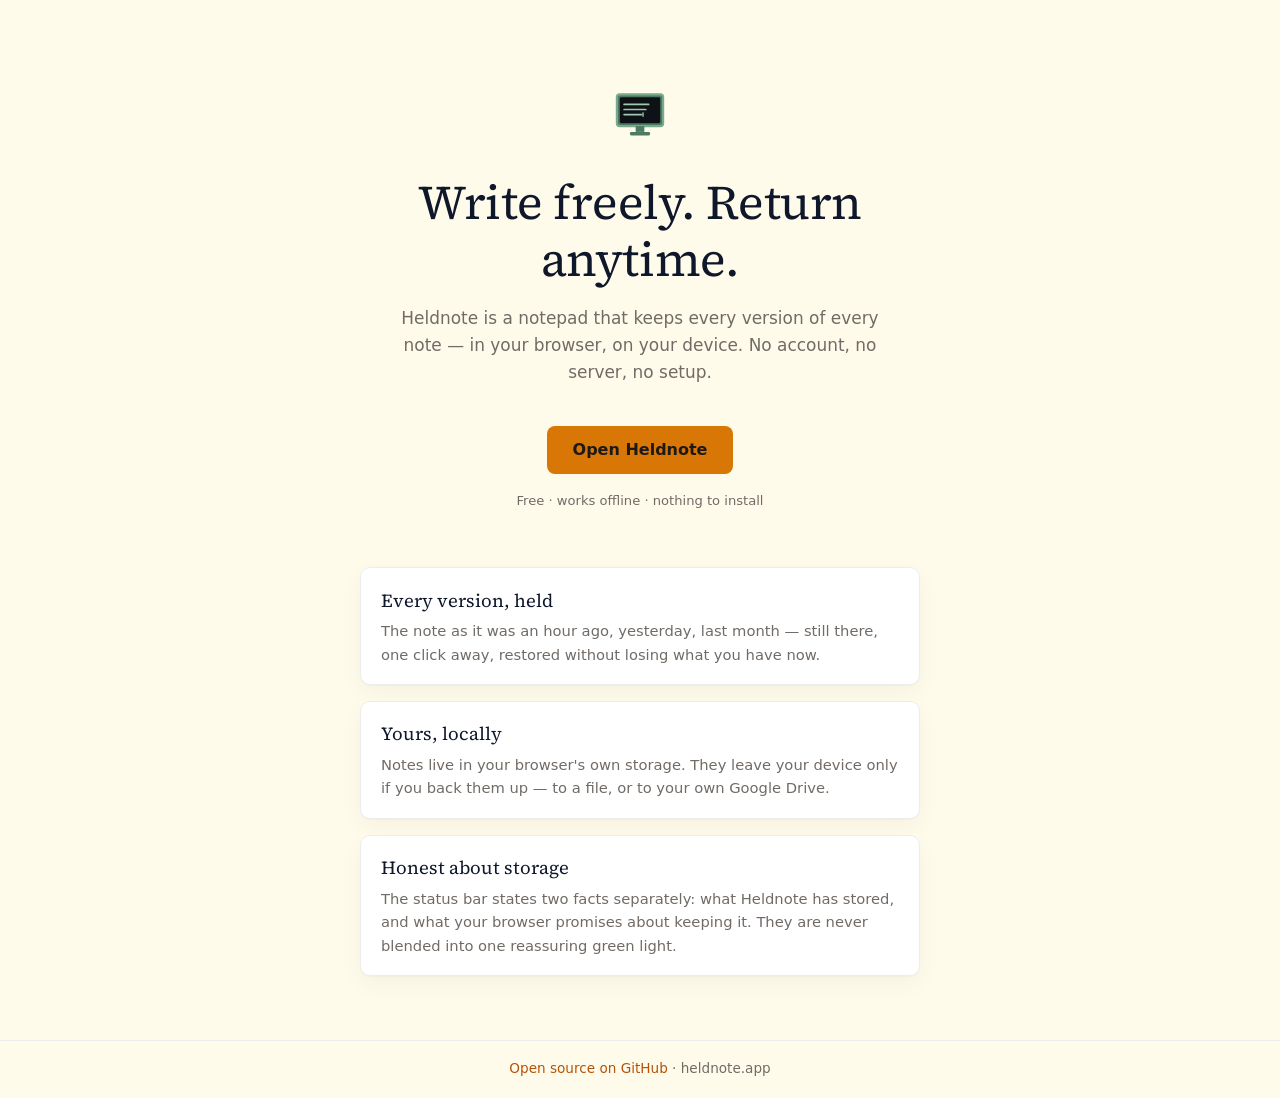
==== about.html @ a9b506b4 "feat: Daylight Paper redesign — light-first warm UI, serif writing sheet, mobile-first shell Replace" ====
<!doctype html>
<html lang="en">
<head>
  <meta charset="utf-8">
  <meta name="viewport" content="width=device-width, initial-scale=1">
  <title>Heldnote — local-first notes with version history</title>
  <meta name="description" content="Write freely. Return anytime. A local-first notepad that keeps every version of every note — no account, no server.">
  <link rel="preload" href="fonts/source-serif-4-latin.woff2" as="font" type="font/woff2" crossorigin>
  <link rel="icon" type="image/png" sizes="32x32" href="icon-32.png">
  <meta name="theme-color" content="#FFFBEB" media="(prefers-color-scheme: light)">
  <meta name="theme-color" content="#1C1917" media="(prefers-color-scheme: dark)">
  <meta name="theme-color" content="#FFFBEB">
  <meta property="og:title" content="Heldnote">
  <meta property="og:description" content="Write freely. Return anytime. Local-first notes with version history.">
  <meta property="og:url" content="https://heldnote.app/about">
  <meta property="og:image" content="https://heldnote.app/icon-512.png">
  <style>
    /* Daylight Paper tokens — mirrors styles.css (docs/redesign-plan.md §2).
       Self-contained on purpose: the landing page must not pull app CSS. */
    @font-face {
      font-family: "Source Serif 4";
      font-style: normal;
      font-weight: 400;
      font-display: swap;
      src: url("fonts/source-serif-4-latin.woff2") format("woff2");
      unicode-range: U+0000-00FF, U+0131, U+0152-0153, U+02BB-02BC, U+02C6, U+02DA, U+02DC, U+0304, U+0308, U+0329, U+2000-206F, U+20AC, U+2122, U+2191, U+2193, U+2212, U+2215, U+FEFF, U+FFFD;
    }
    :root {
      color-scheme: light;
      --bg: #FFFBEB;
      --elevated-bg: #FFFFFF;
      --text: #0F172A;
      --text-secondary: #716B66;
      --border: #EEEDED;
      --accent: #B45309;
      --accent-surface: #D97706;
      --on-accent: #1C1917;
      --serif: "Source Serif 4", Charter, "Bitstream Charter", "Iowan Old Style", Georgia, serif;
      --ui: system-ui, -apple-system, BlinkMacSystemFont, "Segoe UI", sans-serif;
    }
    @media (prefers-color-scheme: dark) {
      :root {
        color-scheme: dark;
        --bg: #1C1917;
        --elevated-bg: #2E2A27;
        --text: #FAF9F6;
        --text-secondary: #A8A29E;
        --border: #3A3532;
        --accent: #FBBF24;
        --accent-surface: #D97706;
      }
    }
    * { box-sizing: border-box; }
    body {
      margin: 0;
      background: var(--bg);
      color: var(--text);
      font-family: var(--ui);
      font-size: 16px;
      line-height: 1.6;
      display: flex;
      flex-direction: column;
      min-height: 100vh;
      min-height: 100dvh;
    }
    main {
      flex: 1;
      width: 100%;
      max-width: 38rem;
      margin: 0 auto;
      padding: clamp(3rem, 10vh, 6rem) 1.5rem 4rem;
      text-align: center;
    }
    .mark { margin-bottom: 1.5rem; }
    h1 {
      font-family: var(--serif);
      font-weight: 400;
      font-size: clamp(2.1rem, 5.5vw, 3rem);
      line-height: 1.2;
      margin: 0 0 1rem;
      letter-spacing: -0.01em;
    }
    .lede {
      color: var(--text-secondary);
      font-size: 1.06rem;
      max-width: 32rem;
      margin: 0 auto 2.5rem;
    }
    .cta {
      display: inline-block;
      background: var(--accent-surface);
      color: var(--on-accent);
      font-weight: 600;
      font-size: 1rem;
      text-decoration: none;
      padding: 0.7rem 1.6rem;
      border-radius: 8px;
      transition: filter 150ms ease, transform 150ms ease;
    }
    .cta:hover { filter: brightness(1.06); }
    .cta:active { transform: translateY(1px); }
    .cta:focus-visible { outline: 2px solid var(--accent); outline-offset: 3px; }
    .cta-caption {
      margin: 0.7rem 0 0;
      font-size: 0.82rem;
      color: var(--text-secondary);
    }
    .benefits {
      list-style: none;
      margin: 3.5rem 0 0;
      padding: 0;
      display: grid;
      gap: 1rem;
      text-align: left;
    }
    .benefits li {
      background: var(--elevated-bg);
      border: 1px solid var(--border);
      border-radius: 10px;
      padding: 1.1rem 1.25rem;
      box-shadow: 0 1px 2px rgba(28, 25, 23, 0.04), 0 8px 24px rgba(28, 25, 23, 0.04);
    }
    .benefits h2 {
      font-family: var(--serif);
      font-weight: 400;
      font-size: 1.15rem;
      margin: 0 0 0.25rem;
    }
    .benefits p {
      margin: 0;
      font-size: 0.92rem;
      color: var(--text-secondary);
    }
    footer {
      border-top: 1px solid var(--border);
      padding: 1.1rem 1.5rem;
      font-size: 0.85rem;
      color: var(--text-secondary);
      text-align: center;
    }
    footer a { color: var(--accent); text-decoration: none; }
    footer a:hover { text-decoration: underline; }
    /* One quiet page-load reveal (subtle tier, redesign-plan §7). */
    @media (prefers-reduced-motion: no-preference) {
      main > * {
        opacity: 0;
        transform: translateY(8px);
        animation: rise 400ms cubic-bezier(0.16, 1, 0.3, 1) forwards;
      }
      main > :nth-child(2) { animation-delay: 60ms; }
      main > :nth-child(3) { animation-delay: 120ms; }
      main > :nth-child(4) { animation-delay: 180ms; }
      main > :nth-child(5) { animation-delay: 240ms; }
      main > :nth-child(6) { animation-delay: 300ms; }
      @keyframes rise { to { opacity: 1; transform: none; } }
    }
  </style>
</head>
<body>
  <main>
    <div class="mark" aria-hidden="true">
      <svg width="52" height="52" viewBox="0 0 36 36">
        <rect x="2" y="3" width="32" height="22" rx="2" fill="#4E7A62" stroke="#78A98D" stroke-width="1.5"/>
        <rect x="4" y="5" width="28" height="18" rx="1" fill="#0E1116"/>
        <line x1="7" y1="10" x2="24" y2="10" stroke="#9FC7AE" stroke-width="1.2" stroke-linecap="round"/>
        <line x1="7" y1="13.5" x2="22" y2="13.5" stroke="#9FC7AE" stroke-width="1.2" stroke-linecap="round"/>
        <line x1="7" y1="17" x2="19" y2="17" stroke="#9FC7AE" stroke-width="1.2" stroke-linecap="round"/>
        <rect x="19.5" y="15.5" width="1.2" height="3" fill="#78A98D"/>
        <rect x="15" y="25" width="6" height="4" fill="#4E7A62"/>
        <rect x="11" y="29" width="14" height="2.5" rx="1" fill="#4E7A62"/>
      </svg>
    </div>
    <h1>Write freely. Return anytime.</h1>
    <p class="lede">Heldnote is a notepad that keeps every version of every note — in your browser, on your device. No account, no server, no setup.</p>
    <p><a class="cta" href="/">Open Heldnote</a></p>
    <p class="cta-caption">Free · works offline · nothing to install</p>
    <ul class="benefits">
      <li>
        <h2>Every version, held</h2>
        <p>The note as it was an hour ago, yesterday, last month — still there, one click away, restored without losing what you have now.</p>
      </li>
      <li>
        <h2>Yours, locally</h2>
        <p>Notes live in your browser's own storage. They leave your device only if you back them up — to a file, or to your own Google Drive.</p>
      </li>
      <li>
        <h2>Honest about storage</h2>
        <p>The status bar states two facts separately: what Heldnote has stored, and what your browser promises about keeping it. They are never blended into one reassuring green light.</p>
      </li>
    </ul>
  </main>
  <footer>
    <a href="https://github.com/OFCode-dev/heldnote">Open source on GitHub</a> · heldnote.app
  </footer>
</body>
</html>
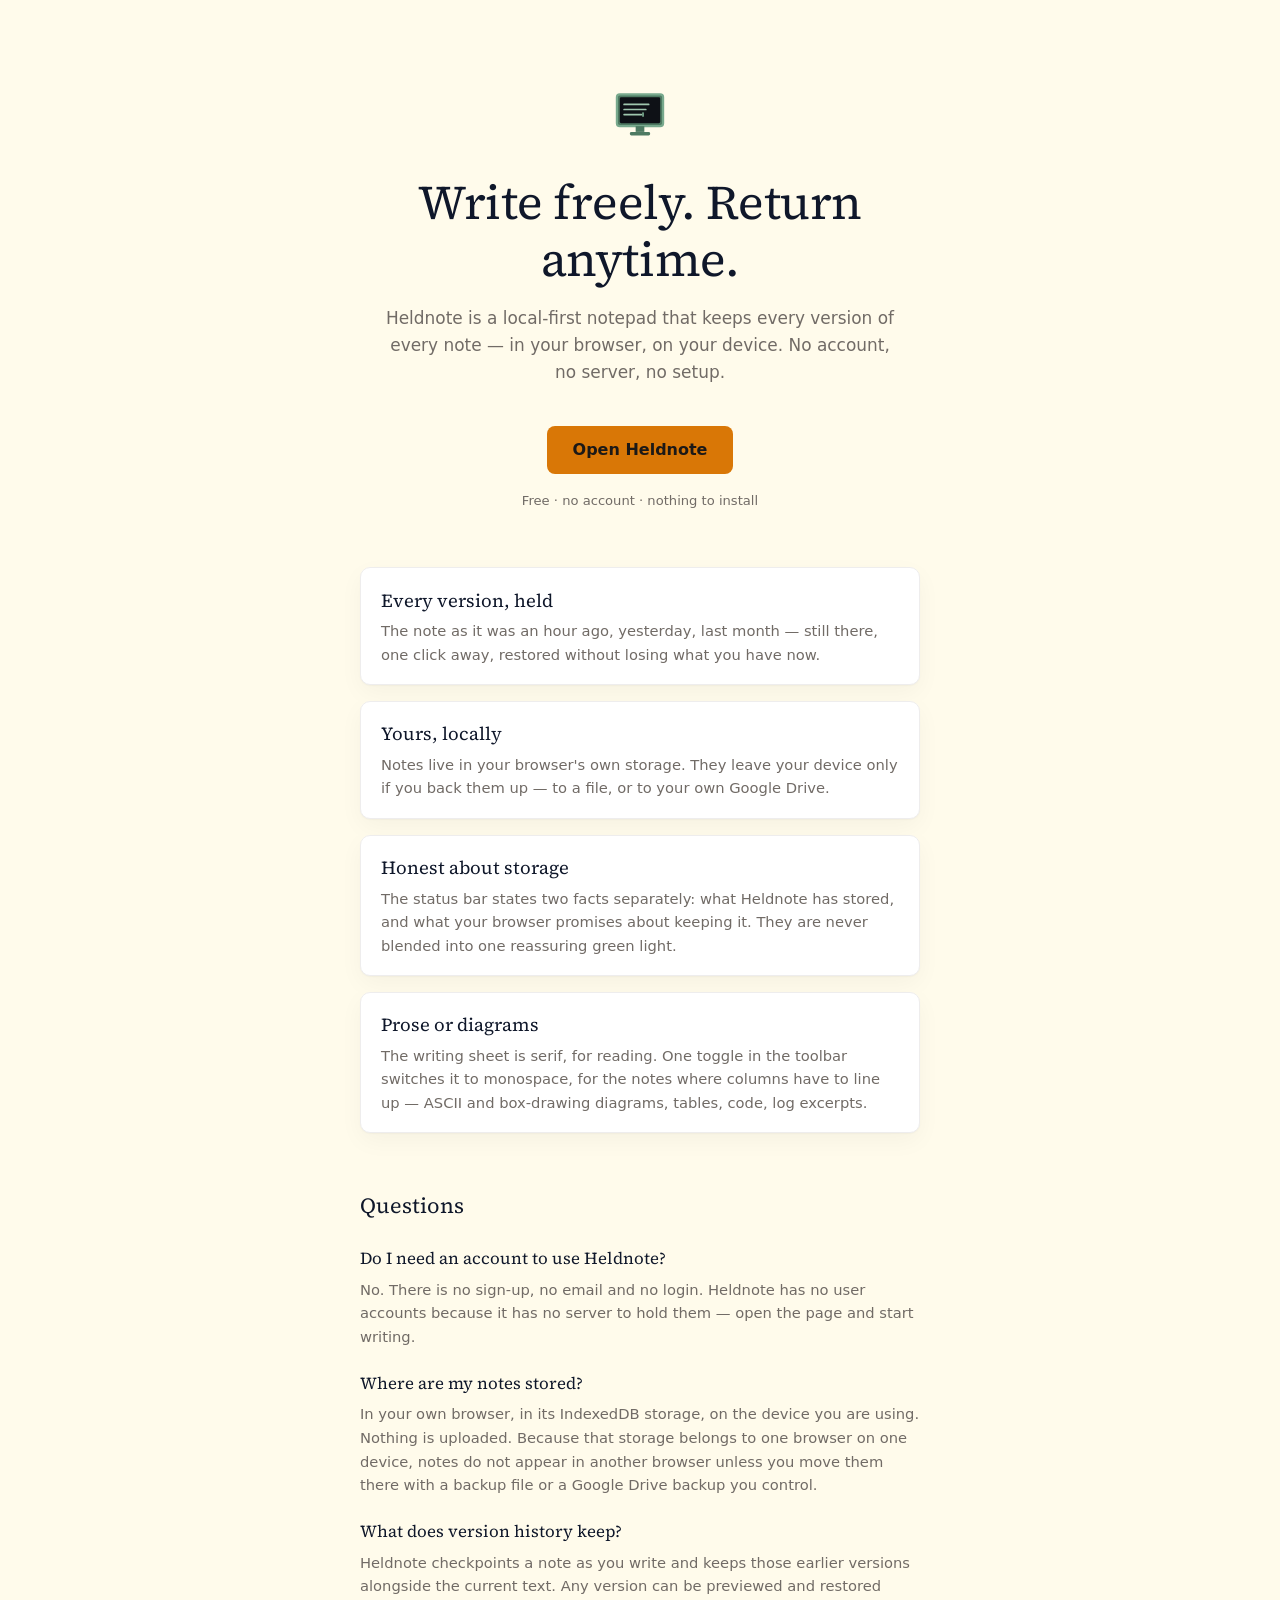
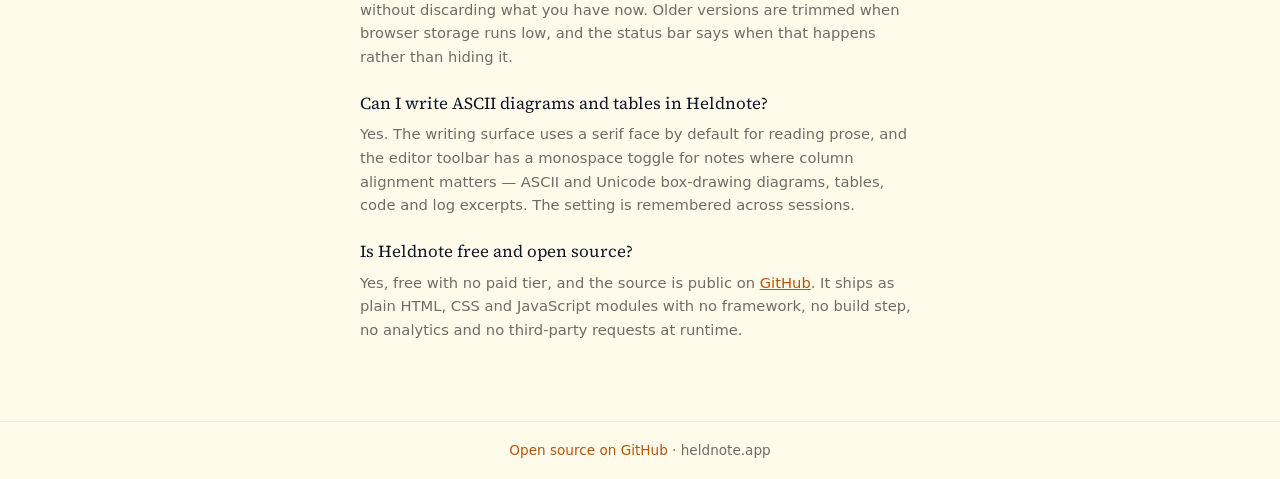
==== commit 3e11d4e4: "feat: monospace writing mode and an SEO/GEO pass Both halves answer one piece of user feedback: ASCI" ====
--- a/about.html
+++ b/about.html
@@ -4,16 +4,77 @@
   <meta charset="utf-8">
   <meta name="viewport" content="width=device-width, initial-scale=1">
   <title>Heldnote — local-first notes with version history</title>
-  <meta name="description" content="Write freely. Return anytime. A local-first notepad that keeps every version of every note — no account, no server.">
+  <meta name="description" content="What Heldnote is: a free, local-first browser notepad that keeps every version of every note in your own browser storage — no account, no server, no dependencies.">
+  <link rel="canonical" href="https://heldnote.app/about">
   <link rel="preload" href="fonts/source-serif-4-latin.woff2" as="font" type="font/woff2" crossorigin>
   <link rel="icon" type="image/png" sizes="32x32" href="icon-32.png">
   <meta name="theme-color" content="#FFFBEB" media="(prefers-color-scheme: light)">
   <meta name="theme-color" content="#1C1917" media="(prefers-color-scheme: dark)">
   <meta name="theme-color" content="#FFFBEB">
-  <meta property="og:title" content="Heldnote">
-  <meta property="og:description" content="Write freely. Return anytime. Local-first notes with version history.">
+  <meta property="og:title" content="What Heldnote is — local-first notes with version history">
+  <meta property="og:description" content="A free, local-first browser notepad that keeps every version of every note in your own browser storage — no account, no server, no dependencies.">
   <meta property="og:url" content="https://heldnote.app/about">
   <meta property="og:image" content="https://heldnote.app/icon-512.png">
+  <meta property="og:image:alt" content="The Heldnote mark: a small monitor showing three lines of text and a caret.">
+  <meta property="og:type" content="website">
+  <meta property="og:site_name" content="Heldnote">
+  <meta name="twitter:card" content="summary">
+  <meta name="twitter:title" content="What Heldnote is — local-first notes with version history">
+  <meta name="twitter:description" content="A free, local-first browser notepad that keeps every version of every note in your own browser storage — no account, no server, no dependencies.">
+  <meta name="twitter:image" content="https://heldnote.app/icon-512.png">
+
+  <!-- FAQPage markup, paired one-to-one with the visible questions further
+       down this page. Both search engines and answer engines require that: an
+       answer that exists only in the markup is a cloaked answer. Keep the two
+       in step — if a question changes below, change it here too. -->
+  <script type="application/ld+json">
+  {
+    "@context": "https://schema.org",
+    "@type": "FAQPage",
+    "mainEntity": [
+      {
+        "@type": "Question",
+        "name": "Do I need an account to use Heldnote?",
+        "acceptedAnswer": {
+          "@type": "Answer",
+          "text": "No. There is no sign-up, no email and no login. Heldnote has no user accounts because it has no server to hold them — open the page and start writing."
+        }
+      },
+      {
+        "@type": "Question",
+        "name": "Where are my notes stored?",
+        "acceptedAnswer": {
+          "@type": "Answer",
+          "text": "In your own browser, in its IndexedDB storage, on the device you are using. Nothing is uploaded. Because that storage belongs to one browser on one device, notes do not appear in another browser unless you move them there with a backup file or a Google Drive backup you control."
+        }
+      },
+      {
+        "@type": "Question",
+        "name": "What does version history keep?",
+        "acceptedAnswer": {
+          "@type": "Answer",
+          "text": "Heldnote checkpoints a note as you write and keeps those earlier versions alongside the current text. Any version can be previewed and restored without discarding what you have now. Older versions are trimmed when browser storage runs low, and the status bar says when that happens rather than hiding it."
+        }
+      },
+      {
+        "@type": "Question",
+        "name": "Can I write ASCII diagrams and tables in Heldnote?",
+        "acceptedAnswer": {
+          "@type": "Answer",
+          "text": "Yes. The writing surface uses a serif face by default for reading prose, and the editor toolbar has a monospace toggle for notes where column alignment matters — ASCII and Unicode box-drawing diagrams, tables, code and log excerpts. The setting is remembered across sessions."
+        }
+      },
+      {
+        "@type": "Question",
+        "name": "Is Heldnote free and open source?",
+        "acceptedAnswer": {
+          "@type": "Answer",
+          "text": "Yes, free with no paid tier, and the source is public on GitHub at github.com/OFCode-dev/heldnote. It ships as plain HTML, CSS and JavaScript modules with no framework, no build step, no analytics and no third-party requests at runtime."
+        }
+      }
+    ]
+  }
+  </script>
   <style>
     /* Daylight Paper tokens — mirrors styles.css (docs/redesign-plan.md §2).
        Self-contained on purpose: the landing page must not pull app CSS. */
@@ -131,6 +192,28 @@
       font-size: 0.92rem;
       color: var(--text-secondary);
     }
+    /* The FAQ carries the plain-language phrasings people actually search and
+       ask ("do I need an account", "where are my notes stored"). Rendered as
+       open <details> — collapsed answers are still indexable, but an answer
+       nobody has to click for is the one an assistant quotes accurately. */
+    .faq { margin: 3.5rem 0 0; text-align: left; }
+    .faq > h2 {
+      font-family: var(--serif);
+      font-weight: 400;
+      font-size: 1.35rem;
+      margin: 0 0 1rem;
+    }
+    .faq dt {
+      font-family: var(--serif);
+      font-size: 1.05rem;
+      margin: 1.4rem 0 0.3rem;
+    }
+    .faq dd {
+      margin: 0;
+      font-size: 0.92rem;
+      color: var(--text-secondary);
+    }
+    .faq a { color: var(--accent); }
     footer {
       border-top: 1px solid var(--border);
       padding: 1.1rem 1.5rem;
@@ -171,9 +254,9 @@
       </svg>
     </div>
     <h1>Write freely. Return anytime.</h1>
-    <p class="lede">Heldnote is a notepad that keeps every version of every note — in your browser, on your device. No account, no server, no setup.</p>
+    <p class="lede">Heldnote is a local-first notepad that keeps every version of every note — in your browser, on your device. No account, no server, no setup.</p>
     <p><a class="cta" href="/">Open Heldnote</a></p>
-    <p class="cta-caption">Free · works offline · nothing to install</p>
+    <p class="cta-caption">Free · no account · nothing to install</p>
     <ul class="benefits">
       <li>
         <h2>Every version, held</h2>
@@ -187,7 +270,31 @@
         <h2>Honest about storage</h2>
         <p>The status bar states two facts separately: what Heldnote has stored, and what your browser promises about keeping it. They are never blended into one reassuring green light.</p>
       </li>
+      <li>
+        <h2>Prose or diagrams</h2>
+        <p>The writing sheet is serif, for reading. One toggle in the toolbar switches it to monospace, for the notes where columns have to line up — ASCII and box-drawing diagrams, tables, code, log excerpts.</p>
+      </li>
     </ul>
+
+    <section class="faq">
+      <h2>Questions</h2>
+      <dl>
+        <dt>Do I need an account to use Heldnote?</dt>
+        <dd>No. There is no sign-up, no email and no login. Heldnote has no user accounts because it has no server to hold them — open the page and start writing.</dd>
+
+        <dt>Where are my notes stored?</dt>
+        <dd>In your own browser, in its IndexedDB storage, on the device you are using. Nothing is uploaded. Because that storage belongs to one browser on one device, notes do not appear in another browser unless you move them there with a backup file or a Google Drive backup you control.</dd>
+
+        <dt>What does version history keep?</dt>
+        <dd>Heldnote checkpoints a note as you write and keeps those earlier versions alongside the current text. Any version can be previewed and restored without discarding what you have now. Older versions are trimmed when browser storage runs low, and the status bar says when that happens rather than hiding it.</dd>
+
+        <dt>Can I write ASCII diagrams and tables in Heldnote?</dt>
+        <dd>Yes. The writing surface uses a serif face by default for reading prose, and the editor toolbar has a monospace toggle for notes where column alignment matters — ASCII and Unicode box-drawing diagrams, tables, code and log excerpts. The setting is remembered across sessions.</dd>
+
+        <dt>Is Heldnote free and open source?</dt>
+        <dd>Yes, free with no paid tier, and the source is public on <a href="https://github.com/OFCode-dev/heldnote">GitHub</a>. It ships as plain HTML, CSS and JavaScript modules with no framework, no build step, no analytics and no third-party requests at runtime.</dd>
+      </dl>
+    </section>
   </main>
   <footer>
     <a href="https://github.com/OFCode-dev/heldnote">Open source on GitHub</a> · heldnote.app
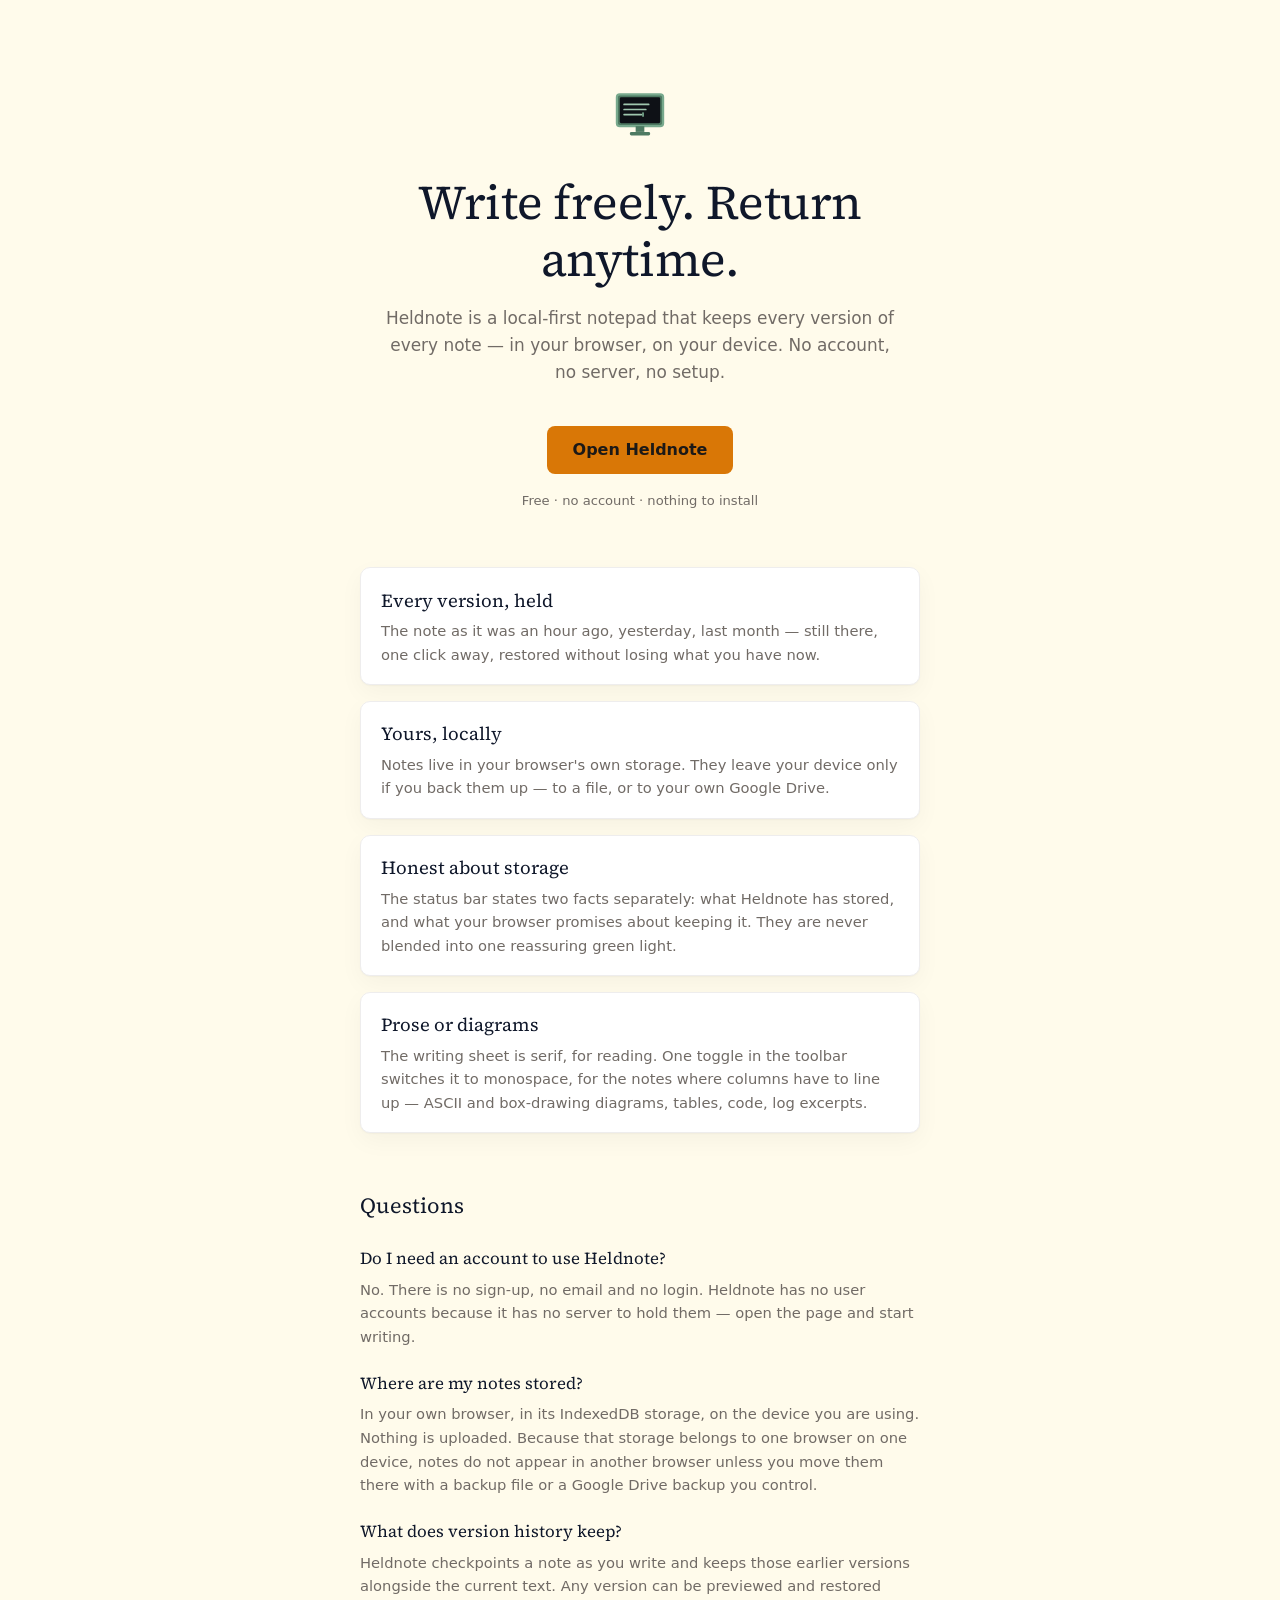
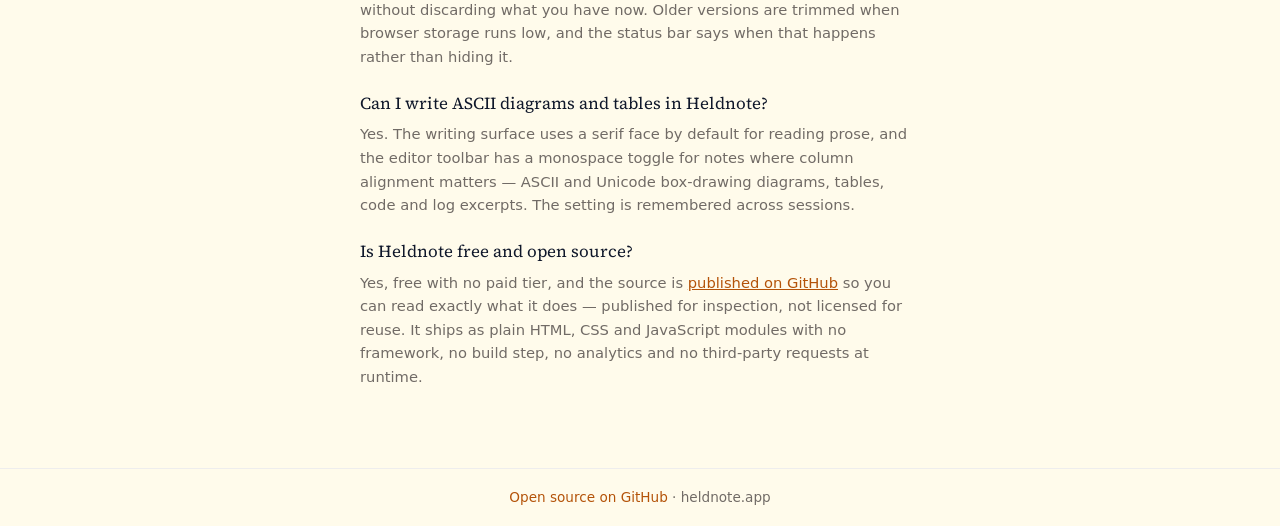
==== commit ec3bcb73: "docs: state all-rights-reserved licence and correct about.html source wording The FAQ answer and its" ====
--- a/about.html
+++ b/about.html
@@ -69,7 +69,7 @@
         "name": "Is Heldnote free and open source?",
         "acceptedAnswer": {
           "@type": "Answer",
-          "text": "Yes, free with no paid tier, and the source is public on GitHub at github.com/OFCode-dev/heldnote. It ships as plain HTML, CSS and JavaScript modules with no framework, no build step, no analytics and no third-party requests at runtime."
+          "text": "Yes, free with no paid tier, and the source is published on GitHub at github.com/OFCode-dev/heldnote so you can read exactly what it does \u2014 published for inspection, not licensed for reuse. It ships as plain HTML, CSS and JavaScript modules with no framework, no build step, no analytics and no third-party requests at runtime."
         }
       }
     ]
@@ -242,7 +242,8 @@
 <body>
   <main>
     <div class="mark" aria-hidden="true">
-      <svg width="52" height="52" viewBox="0 0 36 36">
+      <!-- Decorative: the heading below already names the product. -->
+      <svg width="52" height="52" viewBox="0 0 36 36" aria-hidden="true" focusable="false">
         <rect x="2" y="3" width="32" height="22" rx="2" fill="#4E7A62" stroke="#78A98D" stroke-width="1.5"/>
         <rect x="4" y="5" width="28" height="18" rx="1" fill="#0E1116"/>
         <line x1="7" y1="10" x2="24" y2="10" stroke="#9FC7AE" stroke-width="1.2" stroke-linecap="round"/>
@@ -292,7 +293,7 @@
         <dd>Yes. The writing surface uses a serif face by default for reading prose, and the editor toolbar has a monospace toggle for notes where column alignment matters — ASCII and Unicode box-drawing diagrams, tables, code and log excerpts. The setting is remembered across sessions.</dd>
 
         <dt>Is Heldnote free and open source?</dt>
-        <dd>Yes, free with no paid tier, and the source is public on <a href="https://github.com/OFCode-dev/heldnote">GitHub</a>. It ships as plain HTML, CSS and JavaScript modules with no framework, no build step, no analytics and no third-party requests at runtime.</dd>
+        <dd>Yes, free with no paid tier, and the source is <a href="https://github.com/OFCode-dev/heldnote">published on GitHub</a> so you can read exactly what it does — published for inspection, not licensed for reuse. It ships as plain HTML, CSS and JavaScript modules with no framework, no build step, no analytics and no third-party requests at runtime.</dd>
       </dl>
     </section>
   </main>
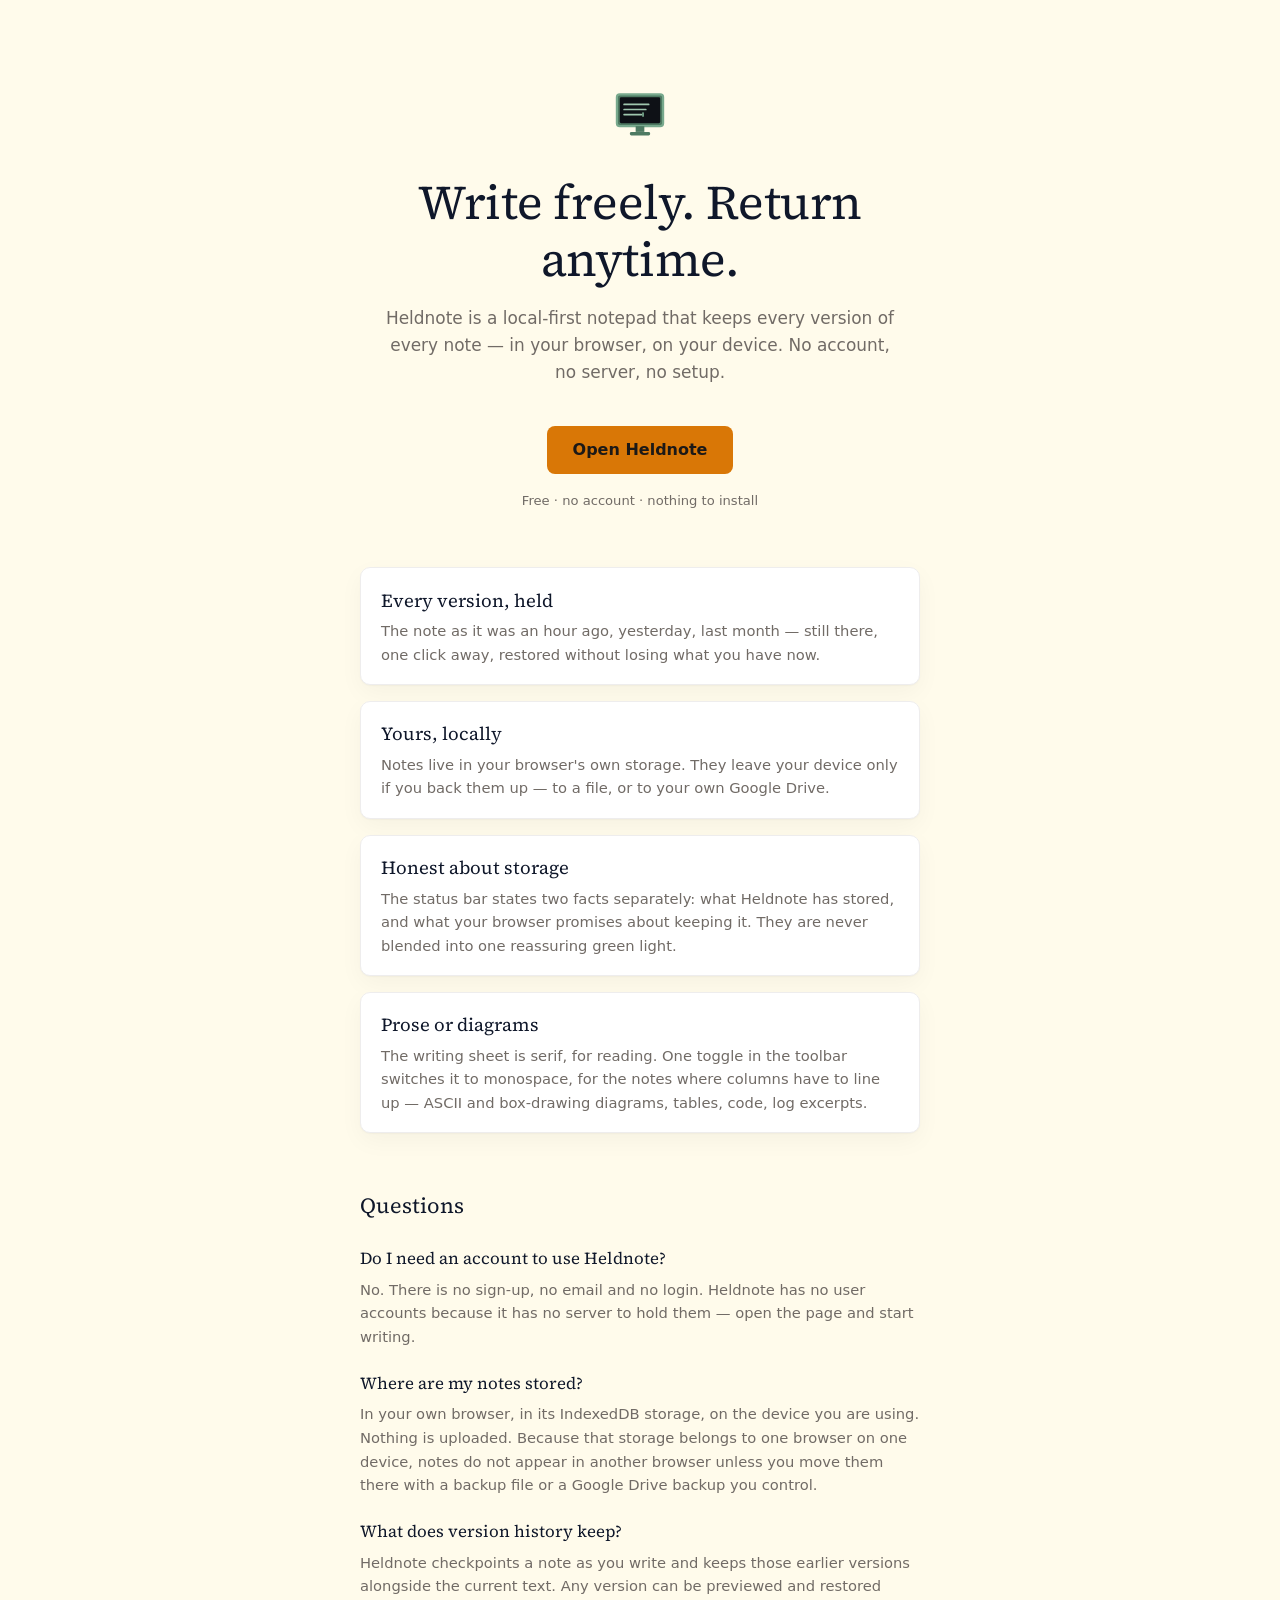
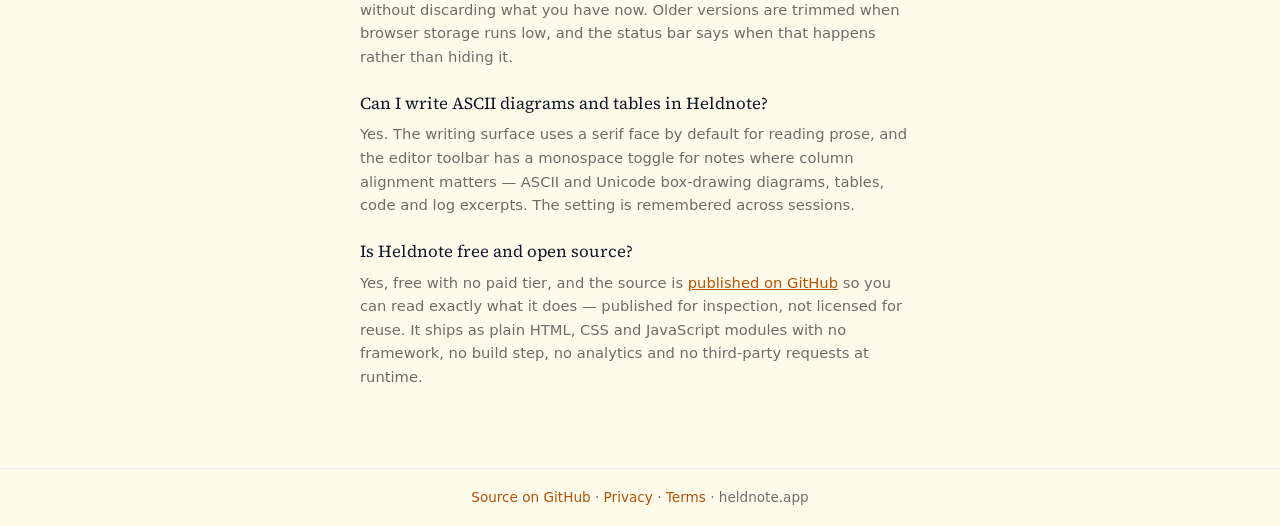
==== commit fa72dd6c: "feat: link legal pages from the site and add them to the sitemap Co-Authored-By: Claude Opus 5 <nore" ====
--- a/about.html
+++ b/about.html
@@ -298,7 +298,7 @@
     </section>
   </main>
   <footer>
-    <a href="https://github.com/OFCode-dev/heldnote">Open source on GitHub</a> · heldnote.app
+    <a href="https://github.com/OFCode-dev/heldnote">Source on GitHub</a> · <a href="/privacy">Privacy</a> · <a href="/terms">Terms</a> · heldnote.app
   </footer>
 </body>
 </html>
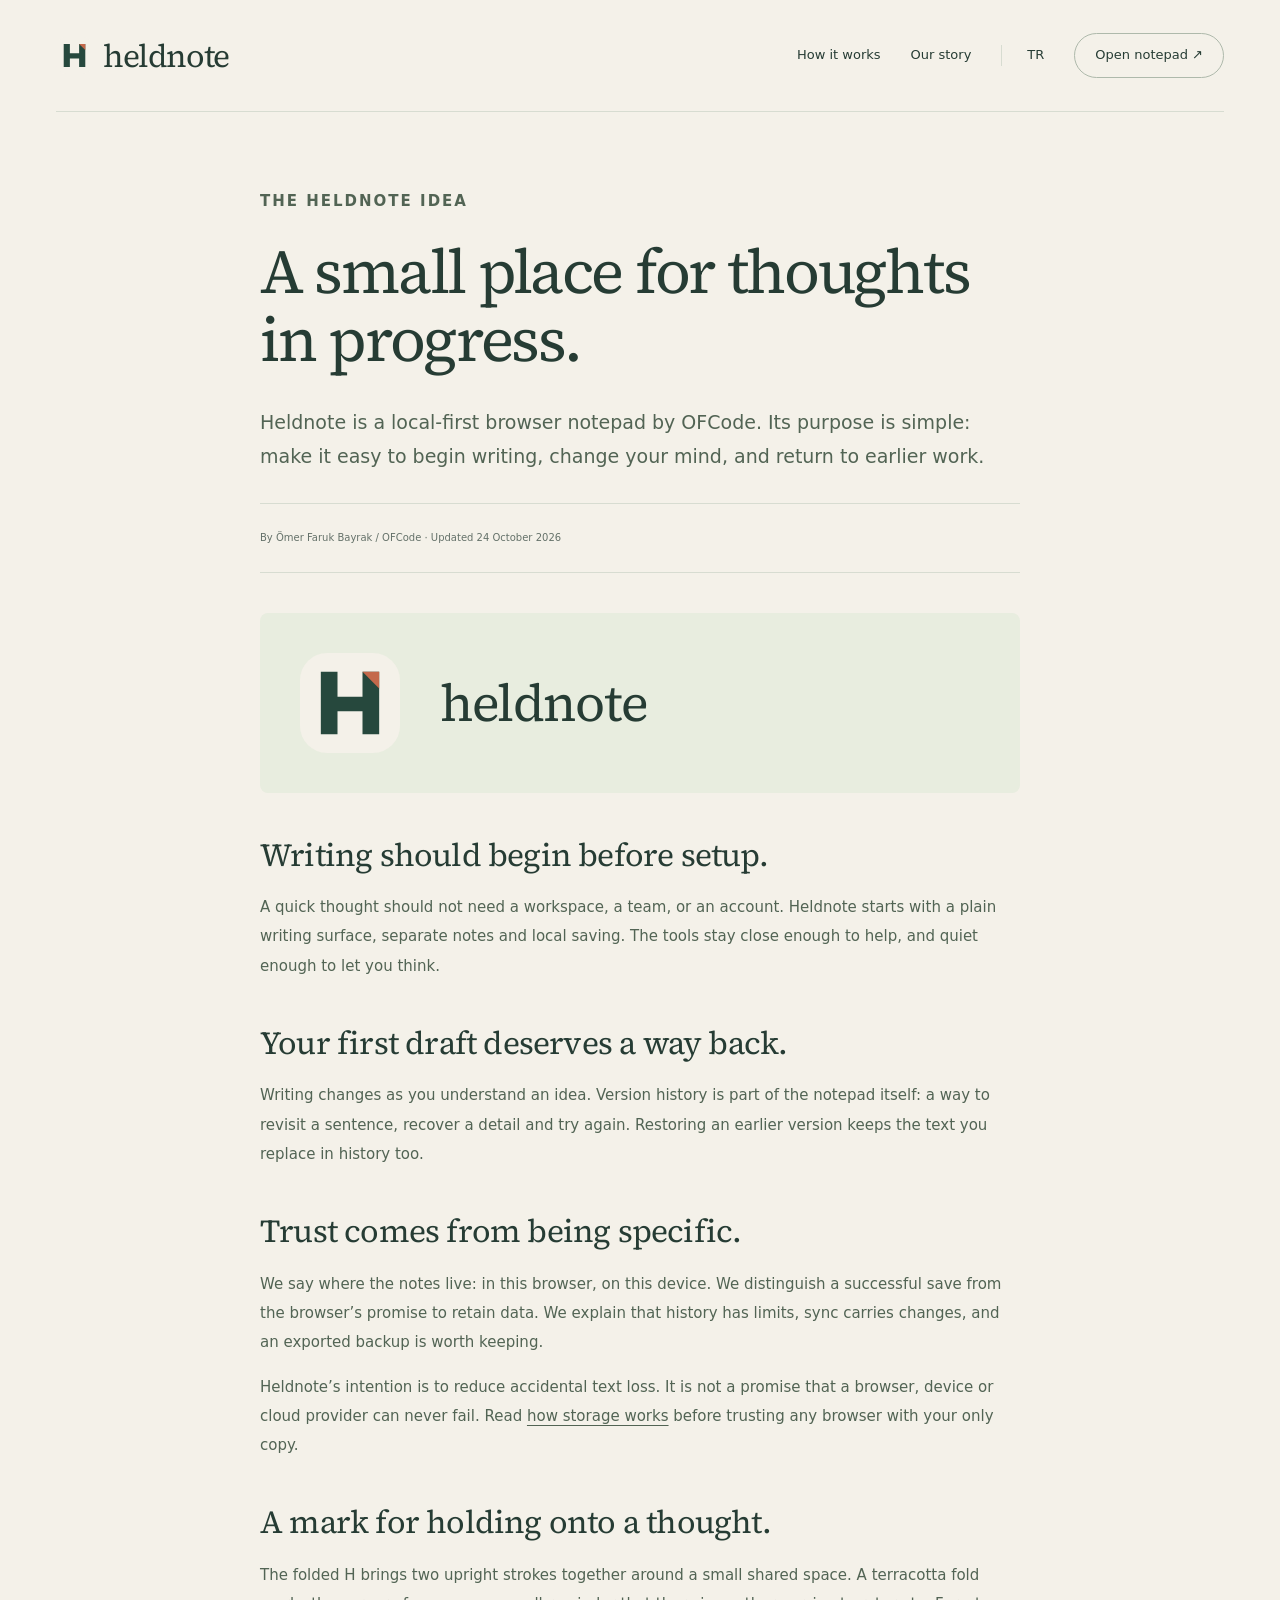
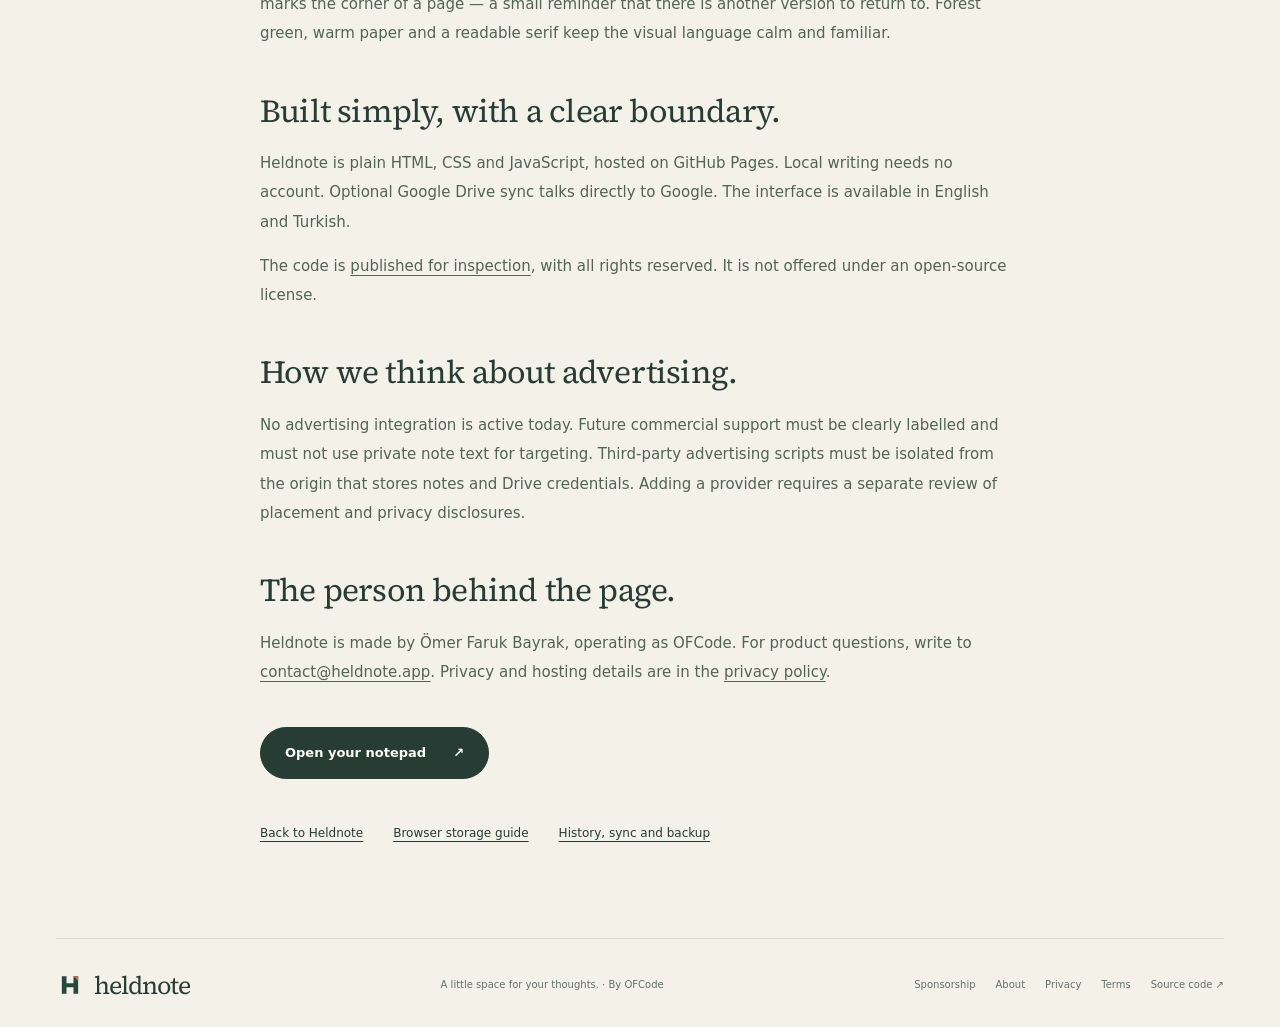
==== commit a21fa596: "feat: introduce bilingual landing, folded-H identity and direct sponsorship" ====
--- a/about.html
+++ b/about.html
@@ -1,304 +1,51 @@
 <!doctype html>
 <html lang="en">
 <head>
-  <meta charset="utf-8">
-  <meta name="viewport" content="width=device-width, initial-scale=1">
-  <title>Heldnote — local-first notes with version history</title>
-  <meta name="description" content="What Heldnote is: a free, local-first browser notepad that keeps every version of every note in your own browser storage — no account, no server, no dependencies.">
-  <link rel="canonical" href="https://heldnote.app/about">
-  <link rel="preload" href="fonts/source-serif-4-latin.woff2" as="font" type="font/woff2" crossorigin>
-  <link rel="icon" type="image/png" sizes="32x32" href="icon-32.png">
-  <meta name="theme-color" content="#FFFBEB" media="(prefers-color-scheme: light)">
-  <meta name="theme-color" content="#1C1917" media="(prefers-color-scheme: dark)">
-  <meta name="theme-color" content="#FFFBEB">
-  <meta property="og:title" content="What Heldnote is — local-first notes with version history">
-  <meta property="og:description" content="A free, local-first browser notepad that keeps every version of every note in your own browser storage — no account, no server, no dependencies.">
-  <meta property="og:url" content="https://heldnote.app/about">
-  <meta property="og:image" content="https://heldnote.app/icon-512.png">
-  <meta property="og:image:alt" content="The Heldnote mark: a small monitor showing three lines of text and a caret.">
-  <meta property="og:type" content="website">
-  <meta property="og:site_name" content="Heldnote">
-  <meta name="twitter:card" content="summary">
-  <meta name="twitter:title" content="What Heldnote is — local-first notes with version history">
-  <meta name="twitter:description" content="A free, local-first browser notepad that keeps every version of every note in your own browser storage — no account, no server, no dependencies.">
-  <meta name="twitter:image" content="https://heldnote.app/icon-512.png">
+<meta charset="utf-8">
+<meta name="viewport" content="width=device-width, initial-scale=1">
+<title>A small place for thoughts in progress. — Heldnote</title>
+<meta name="description" content="Heldnote is a local-first browser notepad by OFCode. Its purpose is simple: make it easy to begin writing, change your mind, and return to earlier work.">
+<link rel="canonical" href="https://heldnote.app/about">
+<meta name="robots" content="index,follow,max-image-preview:large">
+<meta name="theme-color" content="#F4F1E9">
+<link rel="icon" type="image/svg+xml" href="/logo.svg">
+<link rel="icon" type="image/png" sizes="32x32" href="/icon-32.png">
+<link rel="apple-touch-icon" href="/icon-180.png">
+<link rel="manifest" href="/manifest.webmanifest">
+<link rel="preload" href="/fonts/source-serif-4-latin.woff2" as="font" type="font/woff2" crossorigin>
+<link rel="stylesheet" href="/public.css">
+<meta property="og:type" content="website">
+<meta property="og:site_name" content="Heldnote">
+<meta property="og:title" content="A small place for thoughts in progress. — Heldnote">
+<meta property="og:description" content="Heldnote is a local-first browser notepad by OFCode. Its purpose is simple: make it easy to begin writing, change your mind, and return to earlier work.">
+<meta property="og:url" content="https://heldnote.app/about">
+<meta property="og:locale" content="en_US">
+<meta property="og:image" content="https://heldnote.app/social-card.png">
+<meta property="og:image:width" content="1200">
+<meta property="og:image:height" content="630">
+<meta property="og:image:alt" content="Heldnote — a little space for your thoughts.">
+<meta name="twitter:card" content="summary_large_image">
+<meta name="twitter:image" content="https://heldnote.app/social-card.png">
 
-  <!-- FAQPage markup, paired one-to-one with the visible questions further
-       down this page. Both search engines and answer engines require that: an
-       answer that exists only in the markup is a cloaked answer. Keep the two
-       in step — if a question changes below, change it here too. -->
-  <script type="application/ld+json">
-  {
-    "@context": "https://schema.org",
-    "@type": "FAQPage",
-    "mainEntity": [
-      {
-        "@type": "Question",
-        "name": "Do I need an account to use Heldnote?",
-        "acceptedAnswer": {
-          "@type": "Answer",
-          "text": "No. There is no sign-up, no email and no login. Heldnote has no user accounts because it has no server to hold them — open the page and start writing."
-        }
-      },
-      {
-        "@type": "Question",
-        "name": "Where are my notes stored?",
-        "acceptedAnswer": {
-          "@type": "Answer",
-          "text": "In your own browser, in its IndexedDB storage, on the device you are using. Nothing is uploaded. Because that storage belongs to one browser on one device, notes do not appear in another browser unless you move them there with a backup file or a Google Drive backup you control."
-        }
-      },
-      {
-        "@type": "Question",
-        "name": "What does version history keep?",
-        "acceptedAnswer": {
-          "@type": "Answer",
-          "text": "Heldnote checkpoints a note as you write and keeps those earlier versions alongside the current text. Any version can be previewed and restored without discarding what you have now. Older versions are trimmed when browser storage runs low, and the status bar says when that happens rather than hiding it."
-        }
-      },
-      {
-        "@type": "Question",
-        "name": "Can I write ASCII diagrams and tables in Heldnote?",
-        "acceptedAnswer": {
-          "@type": "Answer",
-          "text": "Yes. The writing surface uses a serif face by default for reading prose, and the editor toolbar has a monospace toggle for notes where column alignment matters — ASCII and Unicode box-drawing diagrams, tables, code and log excerpts. The setting is remembered across sessions."
-        }
-      },
-      {
-        "@type": "Question",
-        "name": "Is Heldnote free and open source?",
-        "acceptedAnswer": {
-          "@type": "Answer",
-          "text": "Yes, free with no paid tier, and the source is published on GitHub at github.com/OFCode-dev/heldnote so you can read exactly what it does \u2014 published for inspection, not licensed for reuse. It ships as plain HTML, CSS and JavaScript modules with no framework, no build step, no analytics and no third-party requests at runtime."
-        }
-      }
-    ]
-  }
-  </script>
-  <style>
-    /* Daylight Paper tokens — mirrors styles.css (docs/redesign-plan.md §2).
-       Self-contained on purpose: the landing page must not pull app CSS. */
-    @font-face {
-      font-family: "Source Serif 4";
-      font-style: normal;
-      font-weight: 400;
-      font-display: swap;
-      src: url("fonts/source-serif-4-latin.woff2") format("woff2");
-      unicode-range: U+0000-00FF, U+0131, U+0152-0153, U+02BB-02BC, U+02C6, U+02DA, U+02DC, U+0304, U+0308, U+0329, U+2000-206F, U+20AC, U+2122, U+2191, U+2193, U+2212, U+2215, U+FEFF, U+FFFD;
-    }
-    :root {
-      color-scheme: light;
-      --bg: #FFFBEB;
-      --elevated-bg: #FFFFFF;
-      --text: #0F172A;
-      --text-secondary: #716B66;
-      --border: #EEEDED;
-      --accent: #B45309;
-      --accent-surface: #D97706;
-      --on-accent: #1C1917;
-      --serif: "Source Serif 4", Charter, "Bitstream Charter", "Iowan Old Style", Georgia, serif;
-      --ui: system-ui, -apple-system, BlinkMacSystemFont, "Segoe UI", sans-serif;
-    }
-    @media (prefers-color-scheme: dark) {
-      :root {
-        color-scheme: dark;
-        --bg: #1C1917;
-        --elevated-bg: #2E2A27;
-        --text: #FAF9F6;
-        --text-secondary: #A8A29E;
-        --border: #3A3532;
-        --accent: #FBBF24;
-        --accent-surface: #D97706;
-      }
-    }
-    * { box-sizing: border-box; }
-    body {
-      margin: 0;
-      background: var(--bg);
-      color: var(--text);
-      font-family: var(--ui);
-      font-size: 16px;
-      line-height: 1.6;
-      display: flex;
-      flex-direction: column;
-      min-height: 100vh;
-      min-height: 100dvh;
-    }
-    main {
-      flex: 1;
-      width: 100%;
-      max-width: 38rem;
-      margin: 0 auto;
-      padding: clamp(3rem, 10vh, 6rem) 1.5rem 4rem;
-      text-align: center;
-    }
-    .mark { margin-bottom: 1.5rem; }
-    h1 {
-      font-family: var(--serif);
-      font-weight: 400;
-      font-size: clamp(2.1rem, 5.5vw, 3rem);
-      line-height: 1.2;
-      margin: 0 0 1rem;
-      letter-spacing: -0.01em;
-    }
-    .lede {
-      color: var(--text-secondary);
-      font-size: 1.06rem;
-      max-width: 32rem;
-      margin: 0 auto 2.5rem;
-    }
-    .cta {
-      display: inline-block;
-      background: var(--accent-surface);
-      color: var(--on-accent);
-      font-weight: 600;
-      font-size: 1rem;
-      text-decoration: none;
-      padding: 0.7rem 1.6rem;
-      border-radius: 8px;
-      transition: filter 150ms ease, transform 150ms ease;
-    }
-    .cta:hover { filter: brightness(1.06); }
-    .cta:active { transform: translateY(1px); }
-    .cta:focus-visible { outline: 2px solid var(--accent); outline-offset: 3px; }
-    .cta-caption {
-      margin: 0.7rem 0 0;
-      font-size: 0.82rem;
-      color: var(--text-secondary);
-    }
-    .benefits {
-      list-style: none;
-      margin: 3.5rem 0 0;
-      padding: 0;
-      display: grid;
-      gap: 1rem;
-      text-align: left;
-    }
-    .benefits li {
-      background: var(--elevated-bg);
-      border: 1px solid var(--border);
-      border-radius: 10px;
-      padding: 1.1rem 1.25rem;
-      box-shadow: 0 1px 2px rgba(28, 25, 23, 0.04), 0 8px 24px rgba(28, 25, 23, 0.04);
-    }
-    .benefits h2 {
-      font-family: var(--serif);
-      font-weight: 400;
-      font-size: 1.15rem;
-      margin: 0 0 0.25rem;
-    }
-    .benefits p {
-      margin: 0;
-      font-size: 0.92rem;
-      color: var(--text-secondary);
-    }
-    /* The FAQ carries the plain-language phrasings people actually search and
-       ask ("do I need an account", "where are my notes stored"). Rendered as
-       open <details> — collapsed answers are still indexable, but an answer
-       nobody has to click for is the one an assistant quotes accurately. */
-    .faq { margin: 3.5rem 0 0; text-align: left; }
-    .faq > h2 {
-      font-family: var(--serif);
-      font-weight: 400;
-      font-size: 1.35rem;
-      margin: 0 0 1rem;
-    }
-    .faq dt {
-      font-family: var(--serif);
-      font-size: 1.05rem;
-      margin: 1.4rem 0 0.3rem;
-    }
-    .faq dd {
-      margin: 0;
-      font-size: 0.92rem;
-      color: var(--text-secondary);
-    }
-    .faq a { color: var(--accent); }
-    footer {
-      border-top: 1px solid var(--border);
-      padding: 1.1rem 1.5rem;
-      font-size: 0.85rem;
-      color: var(--text-secondary);
-      text-align: center;
-    }
-    footer a { color: var(--accent); text-decoration: none; }
-    footer a:hover { text-decoration: underline; }
-    /* One quiet page-load reveal (subtle tier, redesign-plan §7). */
-    @media (prefers-reduced-motion: no-preference) {
-      main > * {
-        opacity: 0;
-        transform: translateY(8px);
-        animation: rise 400ms cubic-bezier(0.16, 1, 0.3, 1) forwards;
-      }
-      main > :nth-child(2) { animation-delay: 60ms; }
-      main > :nth-child(3) { animation-delay: 120ms; }
-      main > :nth-child(4) { animation-delay: 180ms; }
-      main > :nth-child(5) { animation-delay: 240ms; }
-      main > :nth-child(6) { animation-delay: 300ms; }
-      @keyframes rise { to { opacity: 1; transform: none; } }
-    }
-  </style>
-</head>
-<body>
-  <main>
-    <div class="mark" aria-hidden="true">
-      <!-- Decorative: the heading below already names the product. -->
-      <svg width="52" height="52" viewBox="0 0 36 36" aria-hidden="true" focusable="false">
-        <rect x="2" y="3" width="32" height="22" rx="2" fill="#4E7A62" stroke="#78A98D" stroke-width="1.5"/>
-        <rect x="4" y="5" width="28" height="18" rx="1" fill="#0E1116"/>
-        <line x1="7" y1="10" x2="24" y2="10" stroke="#9FC7AE" stroke-width="1.2" stroke-linecap="round"/>
-        <line x1="7" y1="13.5" x2="22" y2="13.5" stroke="#9FC7AE" stroke-width="1.2" stroke-linecap="round"/>
-        <line x1="7" y1="17" x2="19" y2="17" stroke="#9FC7AE" stroke-width="1.2" stroke-linecap="round"/>
-        <rect x="19.5" y="15.5" width="1.2" height="3" fill="#78A98D"/>
-        <rect x="15" y="25" width="6" height="4" fill="#4E7A62"/>
-        <rect x="11" y="29" width="14" height="2.5" rx="1" fill="#4E7A62"/>
-      </svg>
-    </div>
-    <h1>Write freely. Return anytime.</h1>
-    <p class="lede">Heldnote is a local-first notepad that keeps every version of every note — in your browser, on your device. No account, no server, no setup.</p>
-    <p><a class="cta" href="/">Open Heldnote</a></p>
-    <p class="cta-caption">Free · no account · nothing to install</p>
-    <ul class="benefits">
-      <li>
-        <h2>Every version, held</h2>
-        <p>The note as it was an hour ago, yesterday, last month — still there, one click away, restored without losing what you have now.</p>
-      </li>
-      <li>
-        <h2>Yours, locally</h2>
-        <p>Notes live in your browser's own storage. They leave your device only if you back them up — to a file, or to your own Google Drive.</p>
-      </li>
-      <li>
-        <h2>Honest about storage</h2>
-        <p>The status bar states two facts separately: what Heldnote has stored, and what your browser promises about keeping it. They are never blended into one reassuring green light.</p>
-      </li>
-      <li>
-        <h2>Prose or diagrams</h2>
-        <p>The writing sheet is serif, for reading. One toggle in the toolbar switches it to monospace, for the notes where columns have to line up — ASCII and box-drawing diagrams, tables, code, log excerpts.</p>
-      </li>
-    </ul>
-
-    <section class="faq">
-      <h2>Questions</h2>
-      <dl>
-        <dt>Do I need an account to use Heldnote?</dt>
-        <dd>No. There is no sign-up, no email and no login. Heldnote has no user accounts because it has no server to hold them — open the page and start writing.</dd>
-
-        <dt>Where are my notes stored?</dt>
-        <dd>In your own browser, in its IndexedDB storage, on the device you are using. Nothing is uploaded. Because that storage belongs to one browser on one device, notes do not appear in another browser unless you move them there with a backup file or a Google Drive backup you control.</dd>
-
-        <dt>What does version history keep?</dt>
-        <dd>Heldnote checkpoints a note as you write and keeps those earlier versions alongside the current text. Any version can be previewed and restored without discarding what you have now. Older versions are trimmed when browser storage runs low, and the status bar says when that happens rather than hiding it.</dd>
-
-        <dt>Can I write ASCII diagrams and tables in Heldnote?</dt>
-        <dd>Yes. The writing surface uses a serif face by default for reading prose, and the editor toolbar has a monospace toggle for notes where column alignment matters — ASCII and Unicode box-drawing diagrams, tables, code and log excerpts. The setting is remembered across sessions.</dd>
-
-        <dt>Is Heldnote free and open source?</dt>
-        <dd>Yes, free with no paid tier, and the source is <a href="https://github.com/OFCode-dev/heldnote">published on GitHub</a> so you can read exactly what it does — published for inspection, not licensed for reuse. It ships as plain HTML, CSS and JavaScript modules with no framework, no build step, no analytics and no third-party requests at runtime.</dd>
-      </dl>
-    </section>
-  </main>
-  <footer>
-    <a href="https://github.com/OFCode-dev/heldnote">Source on GitHub</a> · <a href="/privacy">Privacy</a> · <a href="/terms">Terms</a> · heldnote.app
-  </footer>
-</body>
-</html>
+<script type="application/ld+json">{"@context": "https://schema.org", "@type": "Article", "headline": "A small place for thoughts in progress.", "description": "Heldnote is a local-first browser notepad by OFCode. Its purpose is simple: make it easy to begin writing, change your mind, and return to earlier work.", "mainEntityOfPage": "https://heldnote.app/about", "image": "https://heldnote.app/social-card.png", "datePublished": "2026-10-24", "dateModified": "2026-10-24", "inLanguage": "en", "author": {"@type": "Person", "name": "Ömer Faruk Bayrak", "url": "https://github.com/OFCode-dev"}, "publisher": {"@type": "Organization", "name": "OFCode", "url": "https://github.com/OFCode-dev"}}</script>
+</head><body><a class="skip" href="#main">Skip to content</a>
+<header class="site-header wrap">
+  <a class="wordmark" href="/" aria-label="Heldnote home"><img src="/logo.svg" width="37" height="37" alt="">heldnote</a>
+  <nav class="nav" aria-label="Main navigation">
+    <a class="nav-secondary" href="/#how-it-works">How it works</a>
+    <a class="nav-secondary" href="/about">Our story</a>
+    <a class="language" href="/tr/" lang="tr" hreflang="tr">TR</a>
+    <a class="nav-open" href="/app">Open notepad <span aria-hidden="true">↗</span></a>
+  </nav>
+</header><main id="main" class="wrap"><article class="article"><p class="eyebrow">THE HELDNOTE IDEA</p><h1>A small place for thoughts in progress.</h1><p class="intro">Heldnote is a local-first browser notepad by OFCode. Its purpose is simple: make it easy to begin writing, change your mind, and return to earlier work.</p><p class="byline">By Ömer Faruk Bayrak / OFCode · Updated <time datetime="2026-10-24">24 October 2026</time></p><div class="brand-specimen"><img src="/logo.svg" width="100" height="100" alt="Heldnote’s folded H logo"><span class="wordmark">heldnote</span></div>
+<h2>Writing should begin before setup.</h2><p>A quick thought should not need a workspace, a team, or an account. Heldnote starts with a plain writing surface, separate notes and local saving. The tools stay close enough to help, and quiet enough to let you think.</p>
+<h2>Your first draft deserves a way back.</h2><p>Writing changes as you understand an idea. Version history is part of the notepad itself: a way to revisit a sentence, recover a detail and try again. Restoring an earlier version keeps the text you replace in history too.</p>
+<h2>Trust comes from being specific.</h2><p>We say where the notes live: in this browser, on this device. We distinguish a successful save from the browser’s promise to retain data. We explain that history has limits, sync carries changes, and an exported backup is worth keeping.</p><p>Heldnote’s intention is to reduce accidental text loss. It is not a promise that a browser, device or cloud provider can never fail. Read <a href="/guides/browser-note-storage">how storage works</a> before trusting any browser with your only copy.</p>
+<h2>A mark for holding onto a thought.</h2><p>The folded H brings two upright strokes together around a small shared space. A terracotta fold marks the corner of a page — a small reminder that there is another version to return to. Forest green, warm paper and a readable serif keep the visual language calm and familiar.</p>
+<h2>Built simply, with a clear boundary.</h2><p>Heldnote is plain HTML, CSS and JavaScript, hosted on GitHub Pages. Local writing needs no account. Optional Google Drive sync talks directly to Google. The interface is available in English and Turkish.</p><p>The code is <a href="https://github.com/OFCode-dev/heldnote">published for inspection</a>, with all rights reserved. It is not offered under an open-source license.</p>
+<h2>How we think about advertising.</h2><p>No advertising integration is active today. Future commercial support must be clearly labelled and must not use private note text for targeting. Third-party advertising scripts must be isolated from the origin that stores notes and Drive credentials. Adding a provider requires a separate review of placement and privacy disclosures.</p>
+<h2>The person behind the page.</h2><p>Heldnote is made by Ömer Faruk Bayrak, operating as OFCode. For product questions, write to <a href="mailto:contact@heldnote.app">contact@heldnote.app</a>. Privacy and hosting details are in the <a href="/privacy">privacy policy</a>.</p><div class="article-cta"><a class="button" href="/app">Open your notepad <span aria-hidden="true">↗</span></a></div><nav aria-label="Related pages"><a href="/">Back to Heldnote</a><a href="/guides/browser-note-storage">Browser storage guide</a><a href="/guides/history-sync-backup">History, sync and backup</a></nav></article></main><footer class="site-footer wrap">
+  <a class="wordmark" href="/"><img src="/logo.svg" width="28" height="28" alt="">heldnote</a>
+  <span>A little space for your thoughts. · By OFCode</span>
+  <div class="footer-links"><a href="/sponsorship">Sponsorship</a><a href="/about">About</a><a href="/privacy">Privacy</a><a href="/terms">Terms</a><a href="https://github.com/OFCode-dev/heldnote">Source code <span aria-hidden="true">↗</span></a></div>
+</footer></body></html>
--- a/public.css
+++ b/public.css
@@ -0,0 +1,1397 @@
+/* Heldnote public identity. Static, self-hosted and independent of editor styles. */
+@font-face {
+  font-family:Held Serif;
+  font-style:normal;
+  font-weight:400;
+  font-display:swap;
+  src:url("/fonts/source-serif-4-latin.woff2") format("woff2");
+  unicode-range:U+0000-00FF,U+0131,U+0152-0153,U+2000-206F,U+20AC,U+2122,U+2191,U+2193;
+}
+
+@font-face {
+  font-family:Held Serif;
+  font-style:normal;
+  font-weight:400;
+  font-display:swap;
+  src:url("/fonts/source-serif-4-latin-ext.woff2") format("woff2");
+  unicode-range:U+0100-02BA,U+02BD-02C5,U+0304,U+0308,U+0329,U+1E00-1E9F;
+}
+
+:root {
+  --paper:#f4f1e9;
+  --ink:#263c34;
+  --muted:#647169;
+  --line:#d7dcd1;
+  --accent:#a54d34;
+  --soft:#e8eddf;
+  --serif:"Held Serif",Georgia,serif;
+  --sans:Inter,ui-sans-serif,system-ui,-apple-system,BlinkMacSystemFont,"Segoe UI",sans-serif;
+  color-scheme:light;
+}
+
+* {
+  box-sizing:border-box;
+}
+
+html {
+  scroll-behavior:smooth;
+  scroll-padding-top:30px;
+}
+
+body {
+  margin:0;
+  background:var(--paper);
+  color:var(--ink);
+  font:16px/1.6 var(--sans);
+  -webkit-font-smoothing:antialiased;
+}
+
+a {
+  color:inherit;
+  text-underline-offset:4px;
+}
+
+button {
+  font:inherit;
+  color:inherit;
+}
+
+img,svg {
+  max-width:100%;
+  vertical-align:middle;
+}
+
+button,a {
+  -webkit-tap-highlight-color:transparent;
+}
+
+button:focus-visible,a:focus-visible,summary:focus-visible {
+  outline:3px solid var(--accent);
+  outline-offset:5px;
+}
+
+button {
+  cursor:pointer;
+}
+
+[hidden] {
+  display:none!important;
+}
+
+::selection {
+  background:#e9c5af;
+  color:#263c34;
+}
+
+.wrap {
+  width:min(1240px,calc(100% - 112px));
+  margin-inline:auto;
+}
+
+.skip {
+  position:absolute;
+  left:20px;
+  top:-70px;
+  background:var(--ink);
+  color:white;
+  padding:12px 20px;
+  z-index:10;
+}
+
+.skip:focus {
+  top:15px;
+}
+
+.site-header {
+  height:112px;
+  display:flex;
+  align-items:center;
+  justify-content:space-between;
+  border-bottom:1px solid var(--line);
+  gap:28px;
+}
+
+.wordmark {
+  display:inline-flex;
+  align-items:center;
+  gap:10px;
+  text-decoration:none;
+  font:32px/1 var(--serif);
+  letter-spacing:-1.4px;
+  flex:none;
+}
+
+.wordmark img {
+  width:37px;
+  height:37px;
+}
+
+.nav {
+  display:flex;
+  align-items:center;
+  gap:30px;
+  font-size:13px;
+}
+
+.nav a {
+  text-decoration:none;
+}
+
+.nav a:hover {
+  text-decoration:underline;
+}
+
+.nav .language {
+  border-left:1px solid var(--line);
+  padding-left:25px;
+}
+
+.nav .nav-open {
+  border:1px solid #aeb9ab;
+  border-radius:30px;
+  padding:11px 20px;
+}
+
+.eyebrow {
+  font-size:10px;
+  font-weight:650;
+  letter-spacing:2px;
+  text-transform:uppercase;
+  margin:0 0 24px;
+}
+
+.eyebrow .dot {
+  display:inline-block;
+  width:6px;
+  height:6px;
+  border-radius:50%;
+  background:var(--accent);
+  margin-right:9px;
+  vertical-align:2px;
+}
+
+.hero {
+  display:grid;
+  grid-template-columns:0.92fr 1.08fr;
+  gap:65px;
+  align-items:center;
+  padding-block:90px 86px;
+}
+
+.hero-copy {
+  position:relative;
+  z-index:1;
+}
+
+.hero h1 {
+  font:clamp(64px,6.3vw,93px)/1.04 var(--serif);
+  font-weight:400;
+  letter-spacing:-4px;
+  margin:0 0 27px;
+}
+
+.hero h1 em {
+  font-style:italic;
+  color:var(--accent);
+  white-space:nowrap;
+}
+
+.hero-copy>p:not(.eyebrow):not(.micro) {
+  font-size:16px;
+  line-height:1.85;
+  max-width:390px;
+  color:#58665e;
+  margin-bottom:28px;
+}
+
+.button {
+  display:inline-flex;
+  align-items:center;
+  justify-content:center;
+  gap:27px;
+  min-height:52px;
+  padding:12px 24px;
+  background:var(--ink);
+  color:#fffdf7;
+  border:1px solid var(--ink);
+  border-radius:30px;
+  text-decoration:none;
+  font-size:13px;
+  font-weight:550;
+  transition:background .15s;
+}
+
+.button:hover {
+  background:#3c5a4c;
+}
+
+.button.light {
+  background:var(--paper);
+  color:var(--ink);
+  border-color:var(--paper);
+}
+
+.button .arrow {
+  font-size:20px;
+  font-weight:400;
+  line-height:1;
+}
+
+.hero-actions {
+  display:flex;
+  align-items:center;
+  gap:25px;
+  flex-wrap:wrap;
+}
+
+.text-link {
+  font-size:12px;
+  text-decoration:none;
+  border-bottom:1px solid #9ba398;
+  padding-bottom:3px;
+}
+
+.micro {
+  font-size:10px;
+  color:var(--muted);
+  margin:19px 0 0;
+  letter-spacing:.1px;
+}
+
+.demo-scene {
+  position:relative;
+  padding:40px 0 58px;
+}
+
+.demo-scene:before {
+  content:"";
+  position:absolute;
+  inset:0 -27px 8px 24px;
+  background:#e4e9dc;
+  border-radius:49% 48% 41% 45%;
+  transform:rotate(-6deg);
+}
+
+.demo-scene:after {
+  content:"";
+  position:absolute;
+  top:8px;
+  right:23px;
+  width:62px;
+  height:62px;
+  background:url("/logo.svg") center/contain no-repeat;
+  transform:rotate(13deg);
+  opacity:.65;
+}
+
+.notebook {
+  position:relative;
+  z-index:1;
+  background:#fffcf6;
+  border:1px solid #cbd2c3;
+  box-shadow:0 24px 50px -30px #263c3460;
+  border-radius:9px;
+  transform:rotate(-2deg);
+  overflow:hidden;
+}
+
+.demo-topbar {
+  height:40px;
+  border-bottom:1px solid #e4e6dd;
+  display:flex;
+  align-items:center;
+  gap:5px;
+  padding:0 14px;
+  font-size:10px;
+}
+
+.demo-topbar>i {
+  height:5px;
+  width:5px;
+  border-radius:50%;
+  background:#d4d8cc;
+}
+
+.demo-topbar>span {
+  margin-left:10px;
+  font-family:var(--serif);
+  font-size:14px;
+}
+
+.demo-topbar>small {
+  margin-left:auto;
+  font-size:8px;
+  color:#778276;
+}
+
+.demo-content {
+  display:grid;
+  grid-template-columns:130px 1fr;
+  min-height:320px;
+}
+
+.demo-sidebar {
+  background:#f0f1e8;
+  border-right:1px solid #e1e5da;
+  padding:22px 10px;
+}
+
+.demo-sidebar>small {
+  display:block;
+  font-size:7px;
+  font-weight:600;
+  letter-spacing:1.1px;
+  padding-left:8px;
+  margin-bottom:14px;
+  color:#71816f;
+}
+
+.demo-note {
+  font-size:9px;
+  border-radius:4px;
+  margin-bottom:5px;
+  padding:10px 8px;
+  line-height:1.5;
+}
+
+.demo-note.active {
+  background:#dde5d4;
+  color:#304c36;
+}
+
+.demo-note small {
+  display:block;
+  font-size:7px;
+  color:#72826e;
+  margin-top:4px;
+}
+
+.demo-editor {
+  padding:26px 24px 48px;
+}
+
+.demo-editor>small {
+  font-size:7px;
+  color:#6c7c6b;
+  letter-spacing:1px;
+}
+
+.demo-editor h2 {
+  font:28px/1.2 var(--serif);
+  font-weight:400;
+  letter-spacing:-.8px;
+  margin:16px 0;
+}
+
+.demo-editor p {
+  font:13px/1.9 var(--serif);
+  color:#61705e;
+  white-space:pre-line;
+  margin-bottom:0;
+}
+
+.demo-editor p:after {
+  content:"";
+  display:inline-block;
+  width:1px;
+  height:13px;
+  background:#9c4f35;
+  margin-left:2px;
+  vertical-align:-2px;
+}
+
+.demo-bottom {
+  padding:7px 12px;
+  font-size:7px;
+  display:flex;
+  justify-content:space-between;
+  border-top:1px solid #e7e8df;
+  color:#75816f;
+}
+
+.history-slip {
+  position:absolute;
+  right:-8px;
+  bottom:3px;
+  z-index:2;
+  width:255px;
+  background:#fffdf8;
+  border:1px solid #d2d6ca;
+  border-radius:7px;
+  padding:17px 19px;
+  box-shadow:0 15px 34px -22px #223c3466;
+  transform:rotate(3deg);
+}
+
+.history-title {
+  display:flex;
+  justify-content:space-between;
+  font-size:10px;
+  font-weight:600;
+  margin-bottom:13px;
+}
+
+.history-title span:last-child {
+  font-size:13px;
+  color:var(--accent);
+}
+
+.revision-controls {
+  display:flex;
+  flex-direction:column;
+  gap:2px;
+}
+
+.revision-controls button {
+  border:0;
+  border-radius:3px;
+  background:transparent;
+  display:flex;
+  align-items:center;
+  justify-content:space-between;
+  padding:8px;
+  font-size:9px;
+  text-align:left;
+  min-height:33px;
+}
+
+.revision-controls button span {
+  color:#6a7968;
+  font-size:8px;
+}
+
+.revision-controls button[aria-pressed=true] {
+  background:#e9eedf;
+}
+
+.revision-controls button[aria-pressed=true]:before {
+  content:"";
+  height:5px;
+  width:5px;
+  background:var(--accent);
+  border-radius:50%;
+  margin-right:8px;
+}
+
+.revision-controls button[aria-pressed=true] span {
+  margin-left:auto;
+}
+
+.demo-caption {
+  position:relative;
+  font-size:9px;
+  color:var(--muted);
+  margin:24px 0 0 14px;
+  max-width:255px;
+}
+
+.demo-caption:before {
+  content:"↳";
+  margin-right:6px;
+  color:var(--accent);
+}
+
+.promise-strip {
+  display:grid;
+  grid-template-columns:repeat(3,1fr);
+  border-block:1px solid var(--line);
+  padding:23px 0;
+  gap:25px;
+  font-size:11px;
+}
+
+.promise-strip span {
+  display:flex;
+  align-items:center;
+  gap:16px;
+}
+
+.promise-strip b {
+  color:var(--accent);
+  font:italic 16px var(--serif);
+  font-weight:400;
+}
+
+.promise-strip span:nth-child(2) {
+  justify-content:center;
+}
+
+.promise-strip span:last-child {
+  justify-content:flex-end;
+}
+
+.section {
+  padding-block:100px;
+}
+
+.section-heading {
+  display:flex;
+  justify-content:space-between;
+  gap:60px;
+  align-items:flex-end;
+  margin-bottom:48px;
+}
+
+.section-heading h2,.trust-copy h2,.closing h2 {
+  font:52px/1.12 var(--serif);
+  font-weight:400;
+  letter-spacing:-1.8px;
+  margin:0;
+  max-width:540px;
+}
+
+.section-heading>p {
+  font-size:13px;
+  max-width:310px;
+  color:var(--muted);
+  margin:0 0 3px;
+  line-height:1.9;
+}
+
+.feature-row {
+  display:grid;
+  grid-template-columns:repeat(3,1fr);
+  gap:48px;
+}
+
+.feature {
+  border-top:1px solid var(--line);
+  padding-top:26px;
+}
+
+.feature .feature-symbol {
+  font:34px/1 var(--serif);
+  color:var(--accent);
+  display:block;
+  margin-bottom:24px;
+}
+
+.feature h3 {
+  font-size:14px;
+  font-weight:600;
+  margin:0 0 13px;
+}
+
+.feature p {
+  font-size:13px;
+  line-height:1.9;
+  color:var(--muted);
+  margin:0;
+  max-width:310px;
+}
+
+.trust {
+  background:#26483d;
+  color:#f4f1e9;
+  border-radius:12px;
+  display:grid;
+  grid-template-columns:1fr .85fr;
+  gap:90px;
+  padding:66px 65px;
+}
+
+.trust .eyebrow {
+  color:#bacbbb;
+}
+
+.trust-copy p:not(.eyebrow) {
+  font-size:13px;
+  color:#ccd6c9;
+  line-height:1.9;
+  max-width:390px;
+  margin:25px 0 30px;
+}
+
+.trust-list {
+  padding:0;
+  margin:15px 0 0;
+  list-style:none;
+}
+
+.trust-list li {
+  padding:17px 0;
+  border-bottom:1px solid #527064;
+  font-size:12px;
+}
+
+.trust-list li:before {
+  content:"✓";
+  color:#e2b295;
+  margin-right:13px;
+}
+
+.trust .text-link {
+  color:#f4f1e9;
+  border-color:#819b86;
+}
+
+.trust-note {
+  font-size:10px;
+  color:#b7c7b8;
+  margin-top:22px;
+  line-height:1.8;
+}
+
+.resources {
+  padding-bottom:90px;
+}
+
+.resource-grid {
+  display:grid;
+  grid-template-columns:1fr 1fr;
+  gap:36px;
+}
+
+.resource {
+  display:block;
+  text-decoration:none;
+  border-top:1px solid var(--line);
+  padding:25px 0;
+}
+
+.resource small {
+  display:block;
+  font-size:9px;
+  letter-spacing:1.7px;
+  color:var(--accent);
+  text-transform:uppercase;
+}
+
+.resource h3 {
+  font:27px/1.3 var(--serif);
+  font-weight:400;
+  letter-spacing:-.5px;
+  max-width:400px;
+  margin:15px 0;
+}
+
+.resource p {
+  font-size:12px;
+  color:var(--muted);
+  line-height:1.8;
+  max-width:400px;
+}
+
+.resource .read {
+  display:block;
+  font-size:11px;
+  margin-top:25px;
+}
+
+.resource:hover .read {
+  text-decoration:underline;
+}
+
+.faq-section {
+  display:grid;
+  grid-template-columns:.8fr 1.2fr;
+  gap:100px;
+  border-top:1px solid var(--line);
+  padding-block:75px;
+}
+
+.faq-intro h2 {
+  font:43px/1.2 var(--serif);
+  font-weight:400;
+  letter-spacing:-1.3px;
+  margin:0 0 18px;
+}
+
+.faq-intro p {
+  font-size:12px;
+  color:var(--muted);
+  max-width:230px;
+}
+
+.faq-list details {
+  border-bottom:1px solid var(--line);
+  padding:18px 0;
+}
+
+.faq-list details:first-child {
+  padding-top:0;
+}
+
+.faq-list summary {
+  font-size:13px;
+  font-weight:550;
+  cursor:pointer;
+  list-style:none;
+  display:flex;
+  justify-content:space-between;
+  gap:18px;
+}
+
+.faq-list summary::-webkit-details-marker {
+  display:none;
+}
+
+.faq-list summary:after {
+  content:"+";
+  font-size:19px;
+  font-weight:400;
+  color:var(--accent);
+  line-height:1.1;
+}
+
+.faq-list details[open] summary:after {
+  content:"−";
+}
+
+.faq-list p {
+  font-size:12px;
+  color:var(--muted);
+  line-height:1.95;
+  margin:15px 28px 5px 0;
+}
+
+.closing {
+  padding:70px 0 85px;
+  text-align:center;
+  border-top:1px solid var(--line);
+}
+
+.closing .tiny-mark {
+  width:42px;
+  height:42px;
+  margin-bottom:24px;
+}
+
+.closing h2 {
+  margin:0 auto 25px;
+  max-width:700px;
+}
+
+.closing p {
+  font-size:12px;
+  color:var(--muted);
+  margin-top:15px;
+}
+
+.site-footer {
+  border-top:1px solid var(--line);
+  padding-block:32px 28px;
+  display:flex;
+  justify-content:space-between;
+  gap:35px;
+  align-items:center;
+  font-size:10px;
+  color:var(--muted);
+}
+
+.site-footer .wordmark {
+  font-size:25px;
+  color:var(--ink);
+  letter-spacing:-1px;
+}
+
+.site-footer .wordmark img {
+  width:28px;
+  height:28px;
+}
+
+.footer-links {
+  display:flex;
+  gap:20px;
+  flex-wrap:wrap;
+}
+
+.footer-links a {
+  text-decoration:none;
+}
+
+.footer-links a:hover {
+  text-decoration:underline;
+}
+
+.article {
+  max-width:760px;
+  margin:75px auto 95px;
+}
+
+.article>.eyebrow {
+  margin-bottom:22px;
+}
+
+.article h1 {
+  font:62px/1.1 var(--serif);
+  font-weight:400;
+  letter-spacing:-2.3px;
+  margin:0 0 30px;
+}
+
+.article .intro {
+  font-size:19px;
+  line-height:1.8;
+  color:#526454;
+}
+
+.article .byline {
+  font-size:10px;
+  color:var(--muted);
+  padding-block:24px;
+  border-block:1px solid var(--line);
+  margin:30px 0 40px;
+}
+
+.article h2 {
+  font:32px/1.3 var(--serif);
+  font-weight:400;
+  letter-spacing:-.8px;
+  margin:42px 0 17px;
+}
+
+.article h3 {
+  font-size:16px;
+  margin:28px 0 12px;
+}
+
+.article p,.article li {
+  font-size:15px;
+  line-height:1.95;
+  color:#526454;
+}
+
+.article ul,.article ol {
+  padding-left:21px;
+}
+
+.article li {
+  padding:4px 0;
+}
+
+.article strong {
+  color:var(--ink);
+  font-weight:600;
+}
+
+.article .callout {
+  border-left:3px solid var(--accent);
+  padding:5px 0 5px 24px;
+  margin:35px 0;
+}
+
+.article .article-cta {
+  margin-top:40px;
+}
+
+.article table {
+  border-collapse:collapse;
+  width:100%;
+  font-size:13px;
+}
+
+.article th,.article td {
+  border-bottom:1px solid var(--line);
+  padding:14px 10px;
+  text-align:left;
+  vertical-align:top;
+}
+
+.article th {
+  font-weight:600;
+}
+
+.article .table-wrap {
+  overflow:auto;
+}
+
+.article .source-list {
+  font-size:12px;
+}
+
+.article .source-list li {
+  font-size:12px;
+}
+
+.brand-specimen {
+  background:var(--soft);
+  border-radius:8px;
+  display:flex;
+  align-items:center;
+  gap:40px;
+  padding:40px;
+  margin:40px 0;
+}
+
+.brand-specimen img {
+  width:100px;
+  height:100px;
+}
+
+.brand-specimen .wordmark {
+  font-size:52px;
+}
+
+.article nav {
+  margin-top:45px;
+  font-size:12px;
+  display:flex;
+  gap:30px;
+  flex-wrap:wrap;
+}
+
+@media(min-width:1500px) {
+  .hero {
+    gap:90px;
+    padding-block:100px;
+  }
+  .hero h1 {
+    font-size:99px;
+  }
+  .demo-content {
+    min-height:350px;
+  }
+  .demo-editor {
+    padding:30px;
+  }
+  .demo-editor p {
+    font-size:14px;
+  }
+  .history-slip {
+    right:-10px;
+  }
+}
+
+@media(max-width:1100px) {
+  .wrap {
+    width:calc(100% - 70px);
+  }
+  .hero {
+    gap:35px;
+    padding-block:75px;
+  }
+  .hero h1 {
+    font-size:76px;
+  }
+  .nav {
+    gap:22px;
+  }
+  .demo-content {
+    grid-template-columns:100px 1fr;
+    min-height:320px;
+  }
+  .demo-editor {
+    padding:22px 18px 40px;
+  }
+  .demo-sidebar {
+    padding-inline:5px;
+  }
+  .demo-editor h2 {
+    font-size:25px;
+  }
+  .demo-editor p {
+    font-size:12px;
+  }
+  .history-slip {
+    right:-10px;
+    width:235px;
+  }
+  .trust {
+    padding:55px 45px;
+    gap:50px;
+  }
+  .section-heading h2,.trust-copy h2,.closing h2 {
+    font-size:46px;
+  }
+}
+
+@media(max-width:800px) {
+  .wrap {
+    width:calc(100% - 44px);
+  }
+  .site-header {
+    height:90px;
+    gap:15px;
+  }
+  .nav {
+    gap:17px;
+    font-size:11px;
+  }
+  .nav .nav-secondary {
+    display:none;
+  }
+  .nav .language {
+    padding-left:0;
+    border:0;
+  }
+  .nav .nav-open {
+    padding:9px 14px;
+  }
+  .wordmark {
+    font-size:29px;
+  }
+  .wordmark img {
+    width:32px;
+    height:32px;
+  }
+  .hero {
+    grid-template-columns:1fr;
+    gap:20px;
+    padding-block:60px 45px;
+  }
+  .hero h1 {
+    font-size:82px;
+    max-width:580px;
+  }
+  .hero-copy>p:not(.eyebrow):not(.micro) {
+    max-width:430px;
+  }
+  .demo-scene {
+    width:min(530px,100%);
+    margin:20px auto 0;
+    padding-top:30px;
+  }
+  .demo-scene:before {
+    right:0;
+  }
+  .demo-content {
+    grid-template-columns:130px 1fr;
+    min-height:300px;
+  }
+  .demo-editor {
+    padding:25px;
+  }
+  .demo-editor h2 {
+    font-size:30px;
+  }
+  .demo-editor p {
+    font-size:14px;
+  }
+  .history-slip {
+    right:3px;
+  }
+  .demo-caption {
+    font-size:9px;
+  }
+  .promise-strip {
+    font-size:10px;
+    gap:20px;
+  }
+  .promise-strip span {
+    gap:10px;
+  }
+  .section {
+    padding-block:70px;
+  }
+  .section-heading {
+    display:block;
+    margin-bottom:35px;
+  }
+  .section-heading>p {
+    margin-top:24px;
+    max-width:390px;
+  }
+  .feature-row {
+    gap:25px;
+  }
+  .feature h3 {
+    font-size:13px;
+  }
+  .feature p {
+    font-size:12px;
+  }
+  .trust {
+    grid-template-columns:1fr;
+    gap:20px;
+    padding:45px 35px;
+  }
+  .trust-copy p:not(.eyebrow) {
+    max-width:500px;
+  }
+  .trust-list {
+    margin-top:0;
+  }
+  .faq-section {
+    gap:45px;
+    grid-template-columns:.75fr 1.25fr;
+  }
+  .article {
+    margin-block:55px 70px;
+  }
+  .article h1 {
+    font-size:52px;
+  }
+  .site-footer {
+    flex-wrap:wrap;
+  }
+}
+
+@media(max-width:520px) {
+  .hero h1 {
+    font-size:66px;
+    letter-spacing:-2.8px;
+  }
+  .hero-copy>p:not(.eyebrow):not(.micro) {
+    font-size:14px;
+  }
+  .hero-actions {
+    gap:21px;
+  }
+  .button {
+    padding:11px 21px;
+    gap:24px;
+    min-height:49px;
+  }
+  .hero .micro {
+    font-size:9px;
+  }
+  .demo-scene {
+    padding-bottom:75px;
+  }
+  .demo-content {
+    grid-template-columns:88px 1fr;
+    min-height:300px;
+  }
+  .demo-sidebar {
+    padding-inline:4px;
+  }
+  .demo-note {
+    font-size:8px;
+    padding:9px 5px;
+  }
+  .demo-editor {
+    padding:24px 17px 45px;
+  }
+  .demo-editor h2 {
+    font-size:26px;
+  }
+  .demo-editor p {
+    font-size:12px;
+  }
+  .demo-topbar>small {
+    font-size:7px;
+  }
+  .history-slip {
+    width:223px;
+    right:-1px;
+    bottom:6px;
+    padding:14px 15px;
+  }
+  .demo-caption {
+    max-width:125px;
+    font-size:8px;
+    margin-left:0;
+    line-height:1.7;
+  }
+  .promise-strip {
+    grid-template-columns:1fr;
+    padding:20px 0;
+    gap:12px;
+  }
+  .promise-strip span:nth-child(2),.promise-strip span:last-child {
+    justify-content:flex-start;
+  }
+  .promise-strip span {
+    font-size:11px;
+  }
+  .feature-row {
+    grid-template-columns:1fr;
+    gap:30px;
+  }
+  .feature {
+    display:grid;
+    grid-template-columns:45px 1fr;
+    column-gap:12px;
+    padding-top:24px;
+  }
+  .feature .feature-symbol {
+    grid-row:1 / 3;
+    font-size:29px;
+    margin-bottom:0;
+  }
+  .feature h3 {
+    font-size:14px;
+  }
+  .feature p {
+    font-size:13px;
+    max-width:none;
+  }
+  .section-heading h2,.trust-copy h2,.closing h2 {
+    font-size:41px;
+    letter-spacing:-1.5px;
+  }
+  .trust {
+    padding:37px 27px;
+  }
+  .trust-list li {
+    font-size:11px;
+  }
+  .resource-grid {
+    grid-template-columns:1fr;
+    gap:5px;
+  }
+  .resources {
+    padding-bottom:45px;
+  }
+  .resource h3 {
+    font-size:28px;
+  }
+  .faq-section {
+    grid-template-columns:1fr;
+    gap:28px;
+    padding-block:50px;
+  }
+  .faq-intro h2 {
+    font-size:37px;
+  }
+  .faq-intro p {
+    max-width:none;
+  }
+  .faq-list summary {
+    font-size:13px;
+  }
+  .closing {
+    padding-block:55px;
+  }
+  .site-footer {
+    gap:23px;
+  }
+  .footer-links {
+    gap:17px;
+    font-size:10px;
+  }
+  .article h1 {
+    font-size:43px;
+    letter-spacing:-1.5px;
+  }
+  .article .intro {
+    font-size:17px;
+  }
+  .article p,.article li {
+    font-size:14px;
+  }
+  .article h2 {
+    font-size:29px;
+  }
+  .brand-specimen {
+    gap:15px;
+    padding:25px;
+  }
+  .brand-specimen img {
+    width:63px;
+    height:63px;
+  }
+  .brand-specimen .wordmark {
+    font-size:38px;
+  }
+  .article table {
+    min-width:470px;
+  }
+}
+
+.hero>* {
+  min-width:0;
+}
+
+.demo-scene {
+  min-width:0;
+}
+
+.demo-scene:before {
+  right:6px;
+}
+
+.partner-strip {
+  border:1px solid var(--line);
+  border-radius:8px;
+  padding:30px 34px;
+  margin:0 0 70px;
+  display:flex;
+  justify-content:space-between;
+  align-items:center;
+  gap:40px;
+}
+
+.partner-strip .eyebrow {
+  margin-bottom:11px;
+  color:var(--accent);
+  font-size:9px;
+}
+
+.partner-strip h2 {
+  font:27px/1.25 var(--serif);
+  font-weight:400;
+  margin:0 0 10px;
+  letter-spacing:-.6px;
+}
+
+.partner-strip p:not(.eyebrow) {
+  font-size:12px;
+  color:var(--muted);
+  max-width:560px;
+  margin:0;
+}
+
+.partner-strip>a {
+  white-space:nowrap;
+}
+
+@media(max-width:800px) {
+  .hero {
+    grid-template-columns:minmax(0,1fr);
+  }
+}
+
+@media(max-width:520px) {
+  .hero h1 {
+    font-size:clamp(50px,16vw,66px);
+  }
+  html[lang=tr] .hero h1 {
+    font-size:clamp(37px,12.3vw,62px);
+    letter-spacing:-1.8px;
+  }
+  .demo-content {
+    grid-template-columns:88px minmax(0,1fr);
+  }
+  .demo-scene:before {
+    transform:none;
+    inset:0 0 8px;
+  }
+  .site-header {
+    gap:10px;
+  }
+  .nav {
+    gap:12px;
+  }
+  .nav .nav-open {
+    white-space:nowrap;
+    font-size:10px;
+    padding:9px 12px;
+  }
+  .wordmark {
+    font-size:26px;
+    gap:6px;
+  }
+  .wordmark img {
+    width:28px;
+    height:28px;
+  }
+  .partner-strip {
+    padding:25px;
+    display:block;
+    margin-bottom:45px;
+  }
+  .partner-strip>a {
+    display:inline-block;
+    margin-top:23px;
+  }
+  .partner-strip h2 {
+    font-size:25px;
+  }
+}
+
+@media(max-width:520px) {
+  html[lang=tr] .section-heading h2 {
+    font-size:clamp(32px,10.7vw,41px);
+  }
+}
+
+@media(prefers-reduced-motion:reduce) {
+  html {
+    scroll-behavior:auto;
+  }
+  * {
+    transition:none!important;
+  }
+}
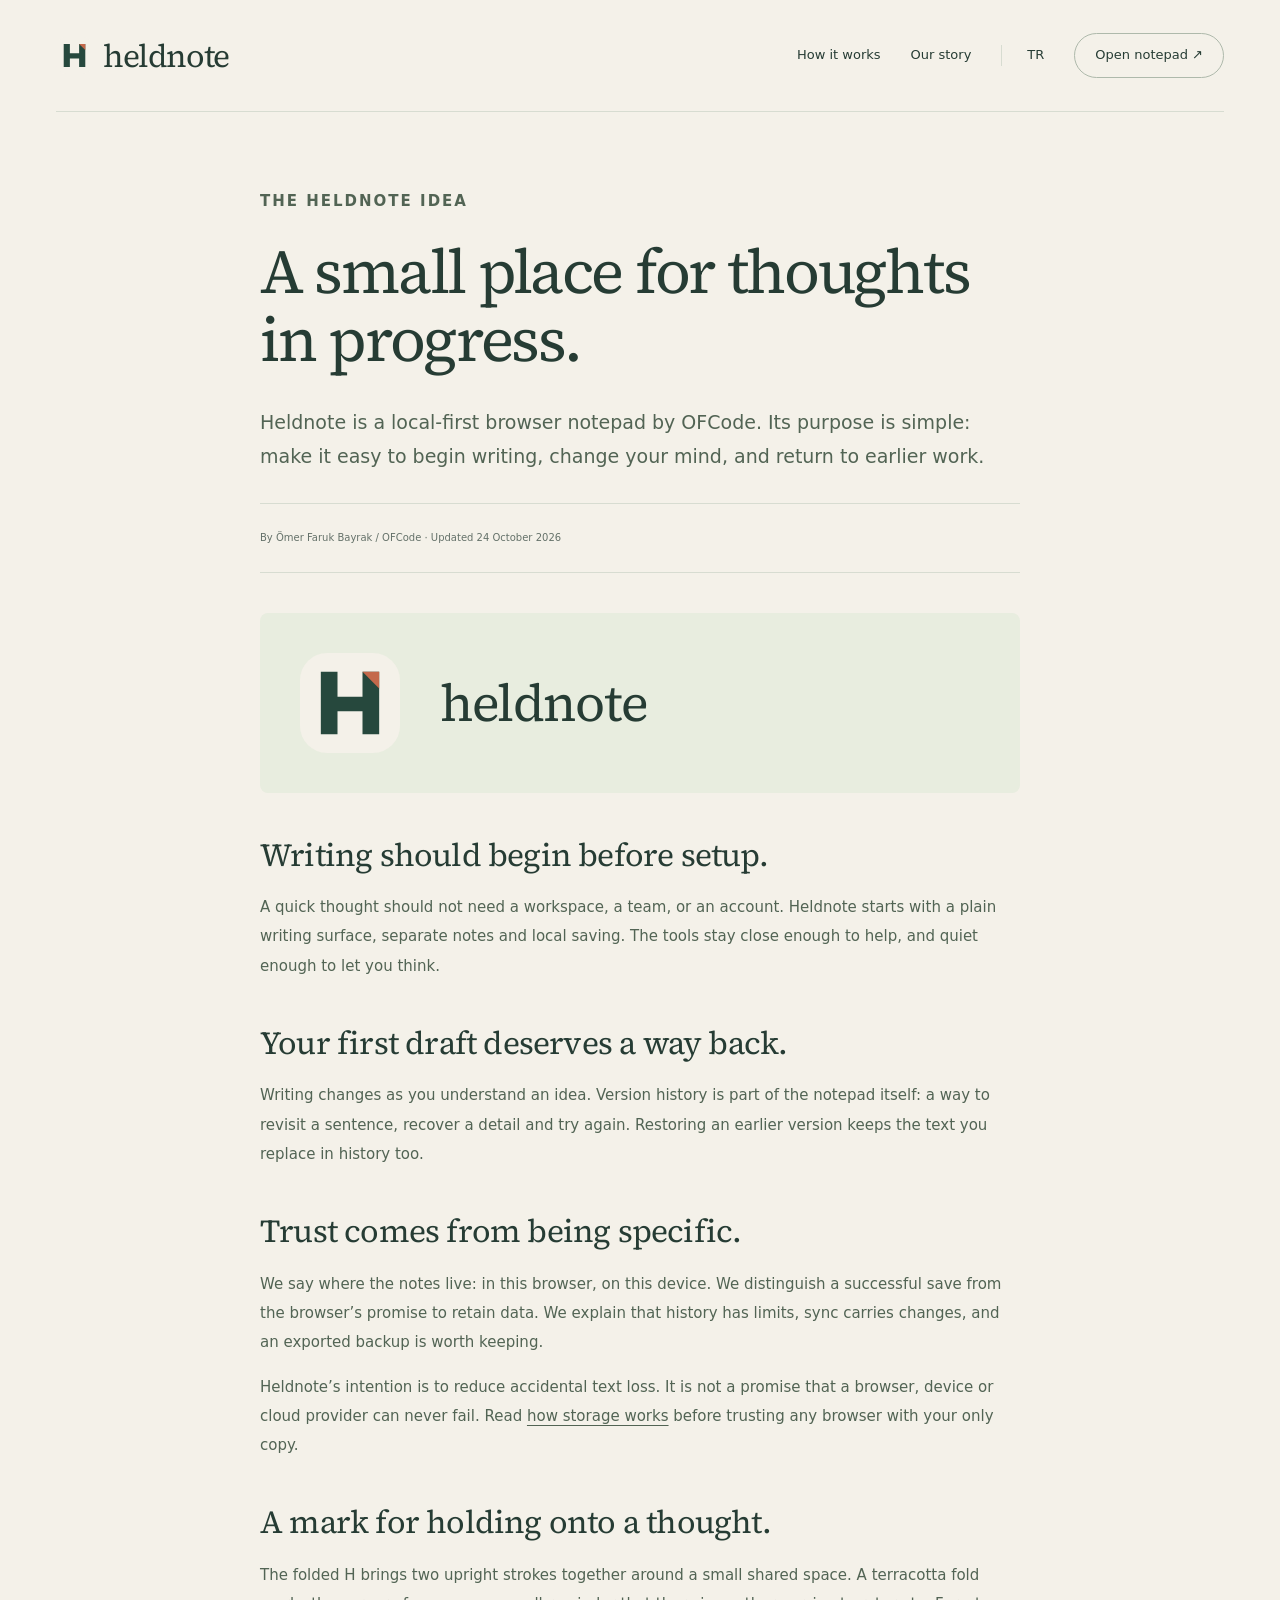
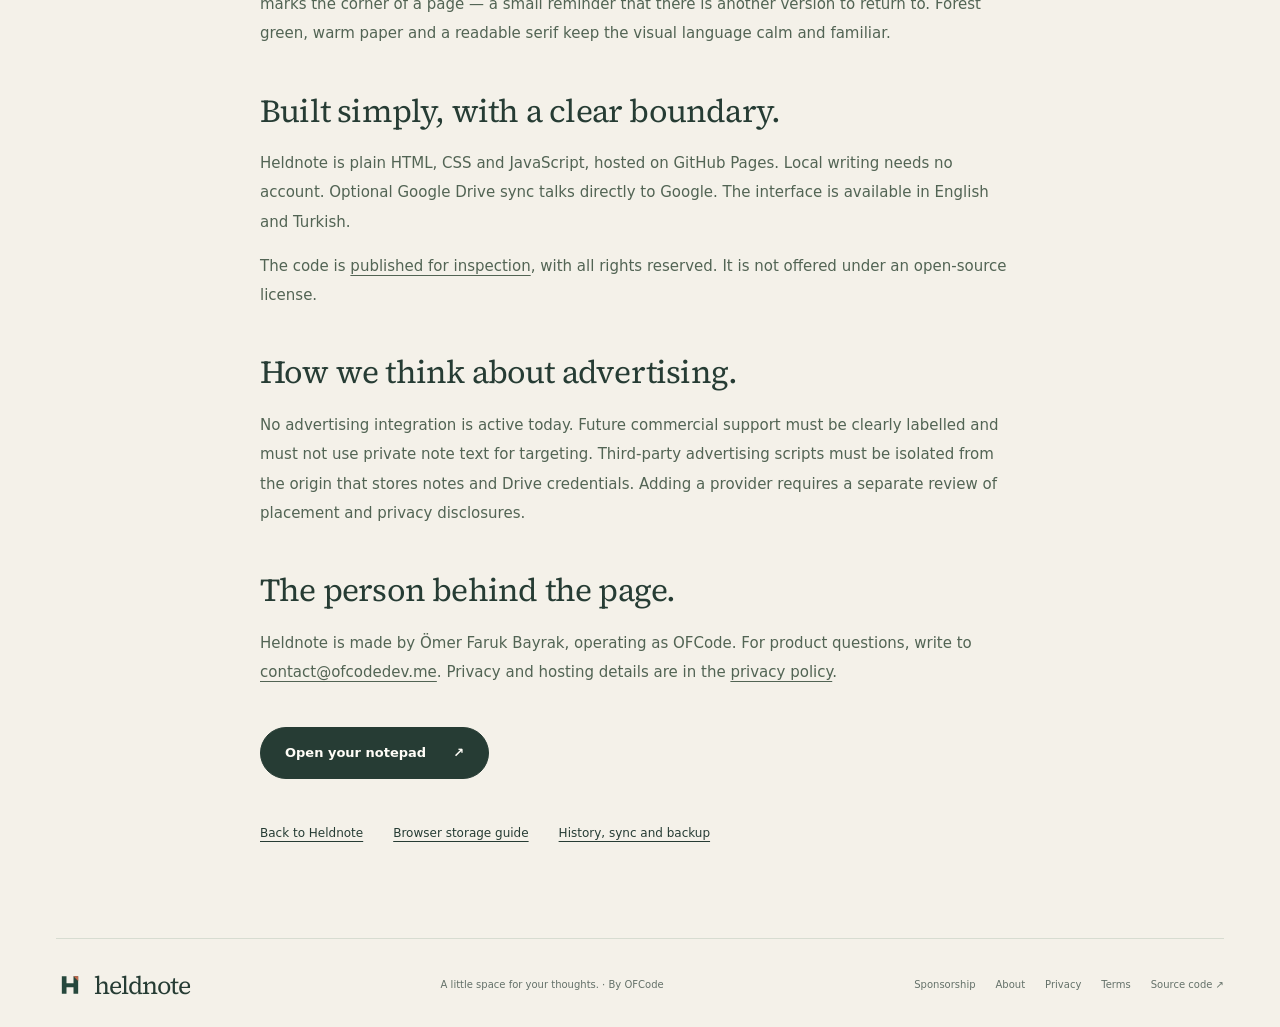
==== commit 8624b0b4: "Align public contact across Heldnote draft pages" ====
--- a/about.html
+++ b/about.html
@@ -44,7 +44,7 @@
 <h2>A mark for holding onto a thought.</h2><p>The folded H brings two upright strokes together around a small shared space. A terracotta fold marks the corner of a page — a small reminder that there is another version to return to. Forest green, warm paper and a readable serif keep the visual language calm and familiar.</p>
 <h2>Built simply, with a clear boundary.</h2><p>Heldnote is plain HTML, CSS and JavaScript, hosted on GitHub Pages. Local writing needs no account. Optional Google Drive sync talks directly to Google. The interface is available in English and Turkish.</p><p>The code is <a href="https://github.com/OFCode-dev/heldnote">published for inspection</a>, with all rights reserved. It is not offered under an open-source license.</p>
 <h2>How we think about advertising.</h2><p>No advertising integration is active today. Future commercial support must be clearly labelled and must not use private note text for targeting. Third-party advertising scripts must be isolated from the origin that stores notes and Drive credentials. Adding a provider requires a separate review of placement and privacy disclosures.</p>
-<h2>The person behind the page.</h2><p>Heldnote is made by Ömer Faruk Bayrak, operating as OFCode. For product questions, write to <a href="mailto:contact@heldnote.app">contact@heldnote.app</a>. Privacy and hosting details are in the <a href="/privacy">privacy policy</a>.</p><div class="article-cta"><a class="button" href="/app">Open your notepad <span aria-hidden="true">↗</span></a></div><nav aria-label="Related pages"><a href="/">Back to Heldnote</a><a href="/guides/browser-note-storage">Browser storage guide</a><a href="/guides/history-sync-backup">History, sync and backup</a></nav></article></main><footer class="site-footer wrap">
+<h2>The person behind the page.</h2><p>Heldnote is made by Ömer Faruk Bayrak, operating as OFCode. For product questions, write to <a href="mailto:contact@ofcodedev.me">contact@ofcodedev.me</a>. Privacy and hosting details are in the <a href="/privacy">privacy policy</a>.</p><div class="article-cta"><a class="button" href="/app">Open your notepad <span aria-hidden="true">↗</span></a></div><nav aria-label="Related pages"><a href="/">Back to Heldnote</a><a href="/guides/browser-note-storage">Browser storage guide</a><a href="/guides/history-sync-backup">History, sync and backup</a></nav></article></main><footer class="site-footer wrap">
   <a class="wordmark" href="/"><img src="/logo.svg" width="28" height="28" alt="">heldnote</a>
   <span>A little space for your thoughts. · By OFCode</span>
   <div class="footer-links"><a href="/sponsorship">Sponsorship</a><a href="/about">About</a><a href="/privacy">Privacy</a><a href="/terms">Terms</a><a href="https://github.com/OFCode-dev/heldnote">Source code <span aria-hidden="true">↗</span></a></div>
